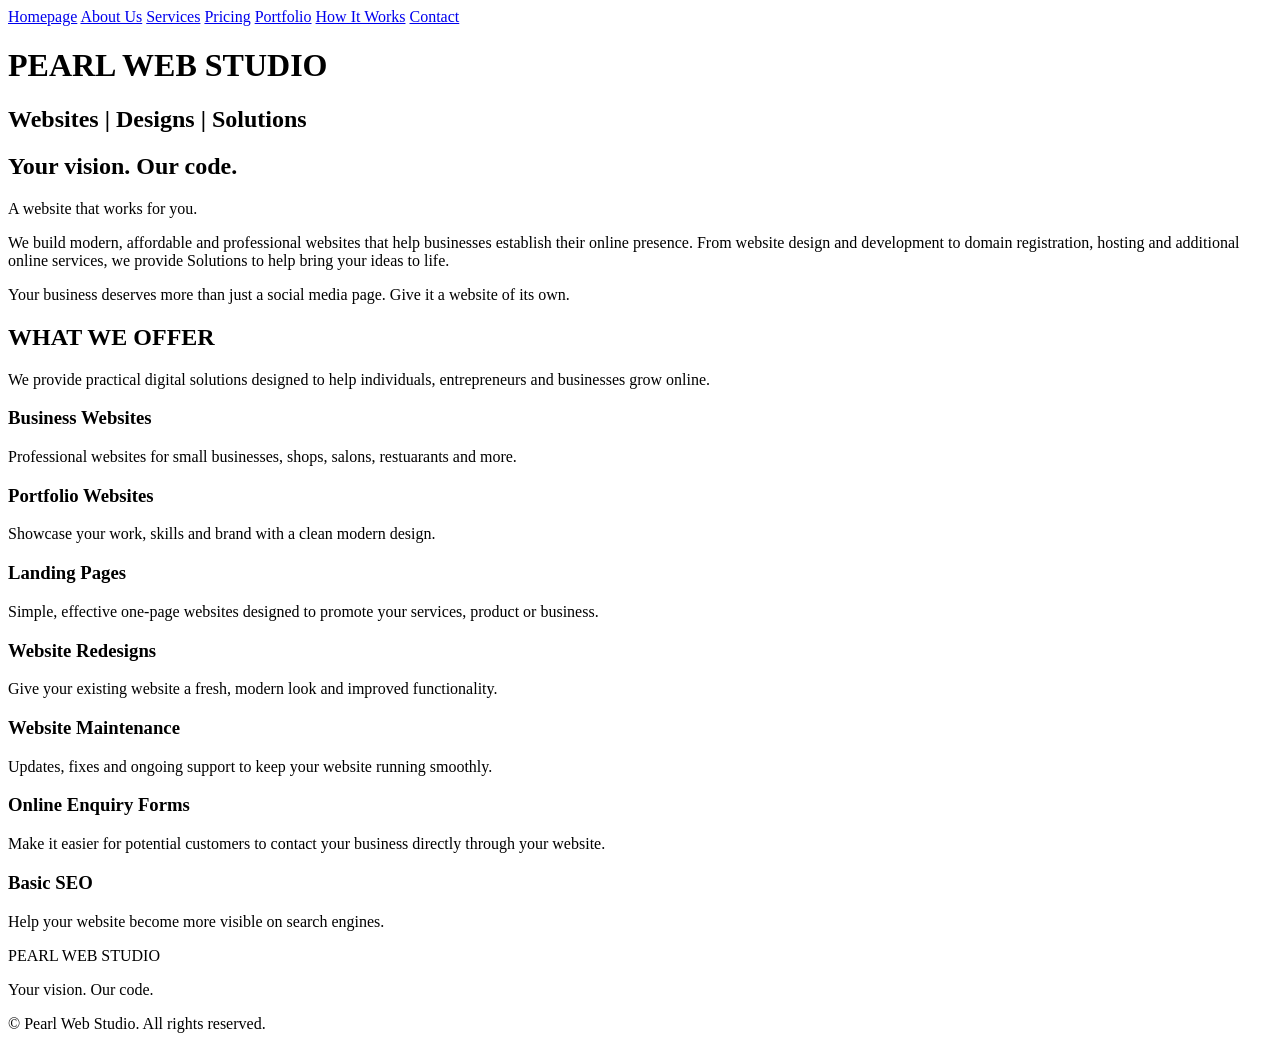
==== index.html @ 0d0bc5ef "commit changes" ====
<!DOCTYPE html>
<html lang="en">
<head>
    <meta charset="UTF-8">
    <meta name="viewport" content="width=device-width, initial-scale=1.0">
    <title>Pearl Web Studio - homepage</title>
</head>
<body>
    <header>
        <nav>
            <a href="index.html">Homepage</a>
            <a href="about.html">About Us</a>
            <a href="services.html">Services</a>
            <a href="pricing.html">Pricing</a>
            <a href="portfolio.html">Portfolio</a>
            <a href="process.html">How It Works</a>
            <a href="contact.html">Contact</a>
        </nav>

    </header>
    <h1>PEARL WEB STUDIO</h1>
    <main>
        <section>
            <h2>Websites | Designs | Solutions</h2>
            <h2>Your vision. Our code.</h2>
            <p>
                A website that works for you.
             </p>
                
            <p>
                We build modern, affordable and professional 
                websites that help businesses establish their online presence. From
                website design and development to domain registration, 
                hosting and additional online services, we provide Solutions
                to help bring your ideas to life.
            </p>    

        <p>
            Your business deserves more than just a social media page. 
                Give it a website of its own.
        </p>        
           
        </section>

        <section>
            <h2>WHAT WE OFFER</h2>

            <p>
                We provide practical digital solutions designed to help individuals,
                entrepreneurs and businesses grow online.
            </p>

            <h3>Business Websites</h3>
            <p>
                Professional websites for small businesses, shops, 
                salons, restuarants and more.
            </p>

            <h3>Portfolio Websites</h3>
            <p>
                Showcase your work, skills and brand with a clean modern design.
            </p>

            <h3>Landing Pages</h3>
            <p>
                Simple, effective one-page websites designed to promote your services, 
                product or business.
            </p>

            <h3>Website Redesigns</h3>
            <p>
                Give your existing website a fresh, modern look and improved functionality.
            </p>

            <h3>Website Maintenance</h3>
            <p>
                Updates, fixes and ongoing support to keep your website 
                running smoothly.
            </p>

            <h3>Online Enquiry Forms</h3>
            <p>
                Make it easier for potential customers to contact your 
                business directly through your website.
            </p>

            <h3>Basic SEO</h3>
            <p>
                Help your website become more visible on search engines.
            </p>
        </section>

        <section>
           
        </section>
    </main>

    <footer>
        <p>
            PEARL WEB STUDIO
        </p>
        <P>
            Your vision. Our code.
        </P>
        <p>
            &copy; Pearl Web Studio.
            All rights reserved.
        </p>
    </footer>
</body>
</html>
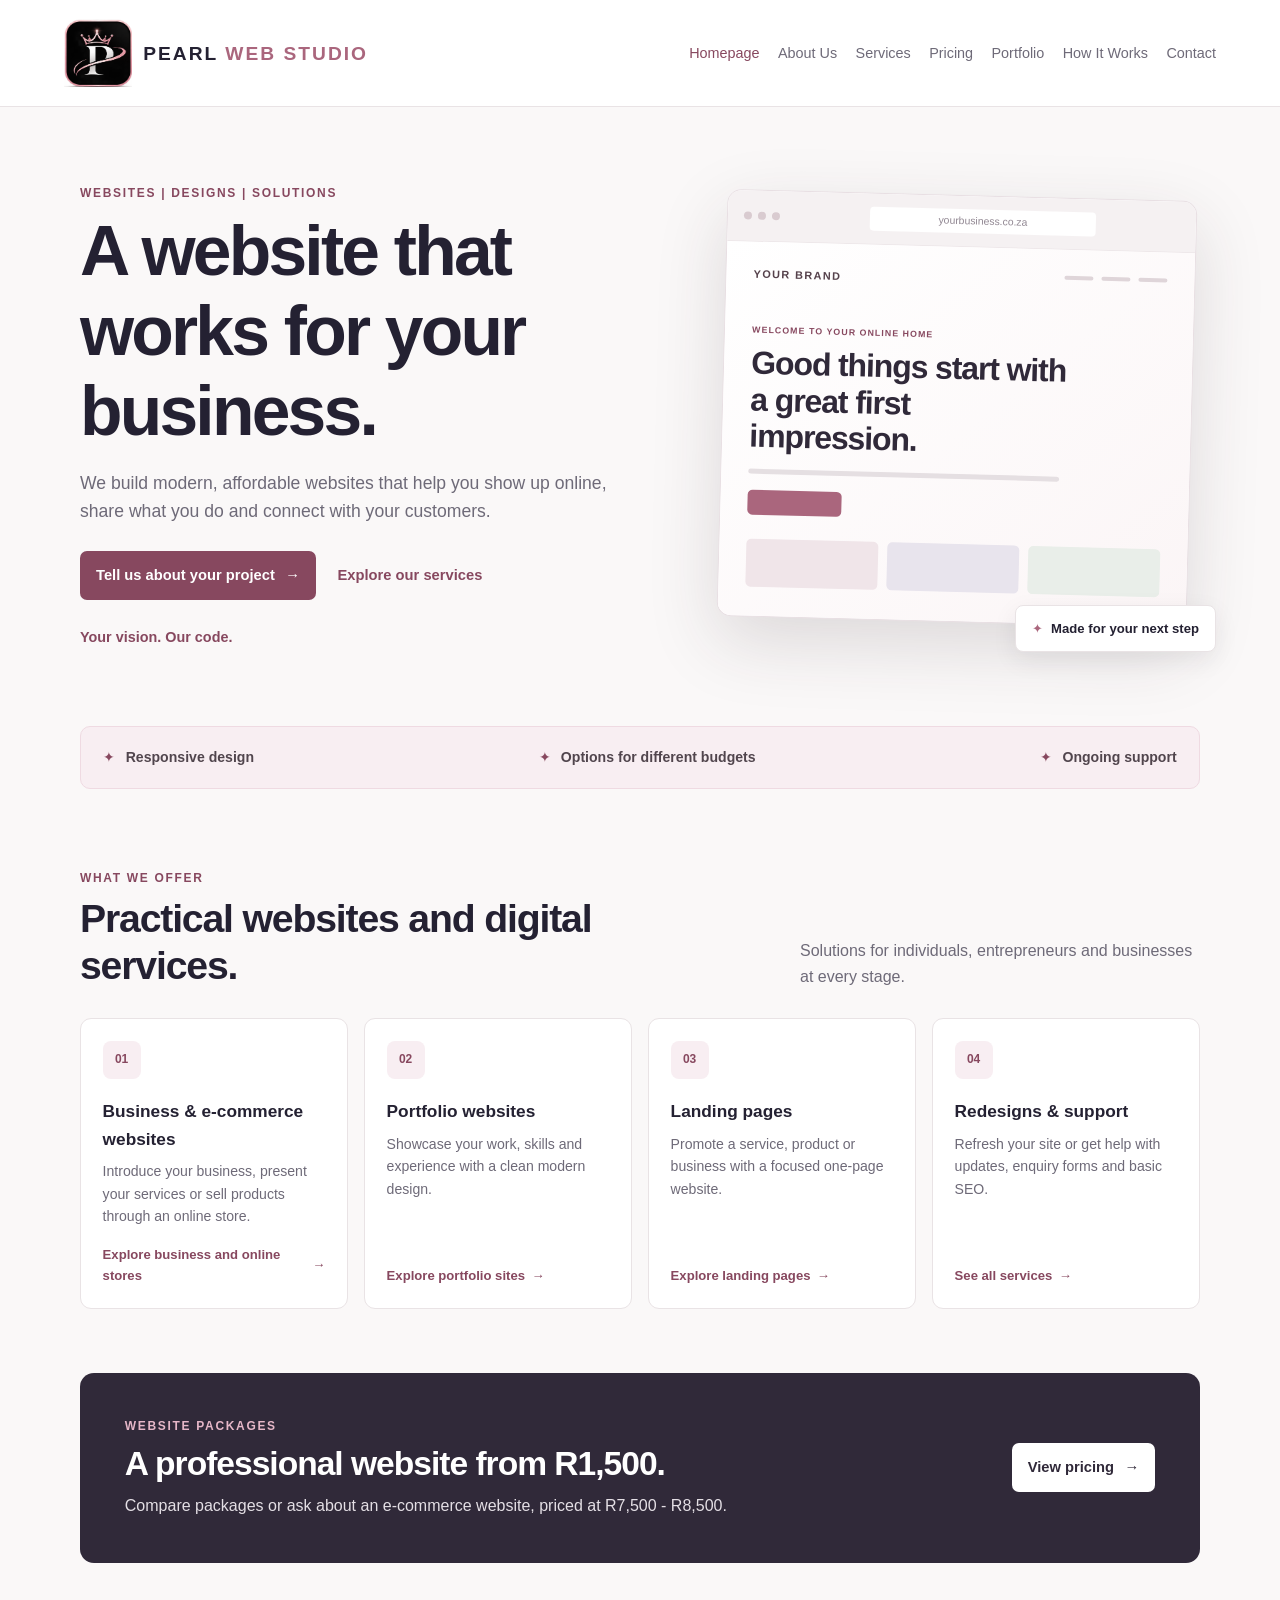
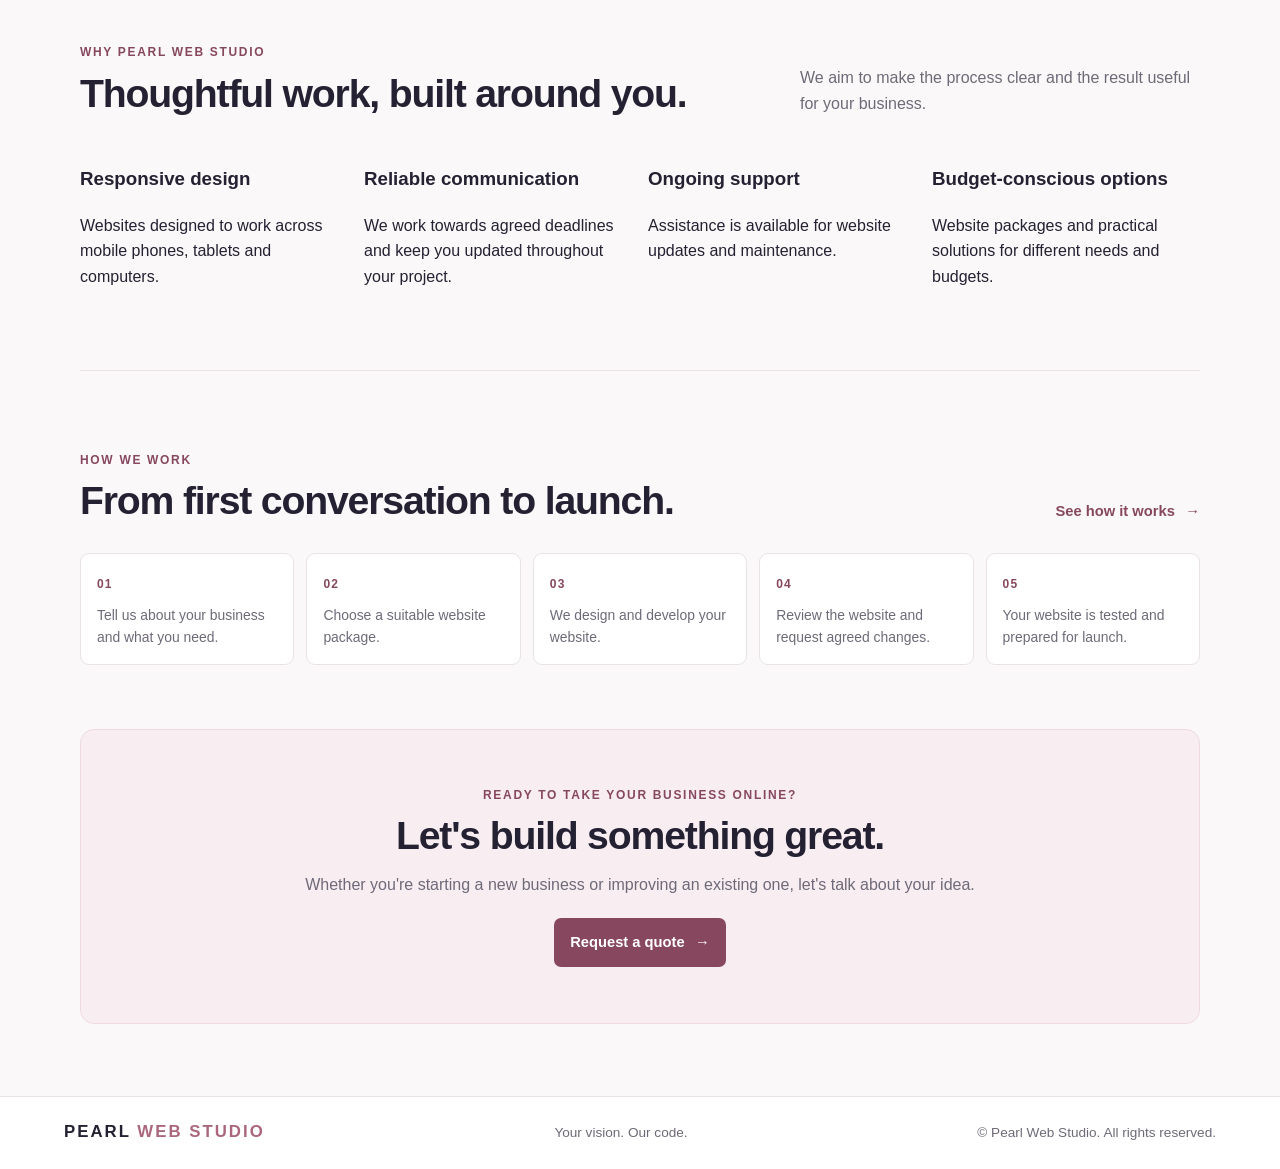
==== commit b91cde39: "commit changes" ====
--- a/index.html
+++ b/index.html
@@ -3,12 +3,18 @@
 <head>
     <meta charset="UTF-8">
     <meta name="viewport" content="width=device-width, initial-scale=1.0">
-    <title>Pearl Web Studio - homepage</title>
+    <meta name="description" content="Pearl Web Studio creates affordable, professional websites for small businesses, entrepreneurs and individuals.">
+    <title>Pearl Web Studio | Websites, Designs &amp; Solutions</title>
+    <link rel="stylesheet" href="css/style.css">
 </head>
 <body>
-    <header>
-        <nav>
-            <a href="index.html">Homepage</a>
+    <header class="site-header">
+        <a class="brand brand-logo" href="index.html" aria-label="Pearl Web Studio home">
+            <img src="images/Pearl%20Web%20Studio%20Logo%20Suite.png" alt="">
+            <span class="brand-wordmark">PEARL <span>WEB STUDIO</span></span>
+        </a>
+        <nav aria-label="Main navigation">
+            <a class="current" href="index.html" aria-current="page">Homepage</a>
             <a href="about.html">About Us</a>
             <a href="services.html">Services</a>
             <a href="pricing.html">Pricing</a>
@@ -16,96 +22,152 @@
             <a href="process.html">How It Works</a>
             <a href="contact.html">Contact</a>
         </nav>
+    </header>
 
-    </header>
-    <h1>PEARL WEB STUDIO</h1>
     <main>
-        <section>
-            <h2>Websites | Designs | Solutions</h2>
-            <h2>Your vision. Our code.</h2>
-            <p>
-                A website that works for you.
-             </p>
-                
-            <p>
-                We build modern, affordable and professional 
-                websites that help businesses establish their online presence. From
-                website design and development to domain registration, 
-                hosting and additional online services, we provide Solutions
-                to help bring your ideas to life.
-            </p>    
+        <section class="home-hero" aria-labelledby="home-title">
+            <div class="hero-copy">
+                <p class="eyebrow">WEBSITES | DESIGNS | SOLUTIONS</p>
+                <h1 id="home-title">A website that works for your business.</h1>
+                <p class="hero-description">
+                    We build modern, affordable websites that help you show up online,
+                    share what you do and connect with your customers.
+                </p>
+                <div class="hero-actions">
+                    <a class="button-primary" href="contact.html">Tell us about your project <span aria-hidden="true">→</span></a>
+                    <a class="button-text" href="services.html">Explore our services</a>
+                </div>
+                <p class="hero-tagline">Your vision. Our code.</p>
+            </div>
 
-        <p>
-            Your business deserves more than just a social media page. 
-                Give it a website of its own.
-        </p>        
-           
+            <div class="hero-visual" aria-hidden="true">
+                <div class="browser-card">
+                    <div class="browser-top">
+                        <span></span><span></span><span></span>
+                        <div>yourbusiness.co.za</div>
+                    </div>
+                    <div class="site-preview">
+                        <div class="preview-brand">YOUR BRAND</div>
+                        <div class="preview-nav"><span></span><span></span><span></span></div>
+                        <div class="preview-kicker">WELCOME TO YOUR ONLINE HOME</div>
+                        <div class="preview-title">Good things start with a great first impression.</div>
+                        <div class="preview-line"></div>
+                        <div class="preview-button"></div>
+                        <div class="preview-cards"><span></span><span></span><span></span></div>
+                    </div>
+                </div>
+                <div class="visual-note"><span aria-hidden="true">✦</span> Made for your next step</div>
+            </div>
         </section>
 
-        <section>
-            <h2>WHAT WE OFFER</h2>
-
-            <p>
-                We provide practical digital solutions designed to help individuals,
-                entrepreneurs and businesses grow online.
-            </p>
-
-            <h3>Business Websites</h3>
-            <p>
-                Professional websites for small businesses, shops, 
-                salons, restuarants and more.
-            </p>
-
-            <h3>Portfolio Websites</h3>
-            <p>
-                Showcase your work, skills and brand with a clean modern design.
-            </p>
-
-            <h3>Landing Pages</h3>
-            <p>
-                Simple, effective one-page websites designed to promote your services, 
-                product or business.
-            </p>
-
-            <h3>Website Redesigns</h3>
-            <p>
-                Give your existing website a fresh, modern look and improved functionality.
-            </p>
-
-            <h3>Website Maintenance</h3>
-            <p>
-                Updates, fixes and ongoing support to keep your website 
-                running smoothly.
-            </p>
-
-            <h3>Online Enquiry Forms</h3>
-            <p>
-                Make it easier for potential customers to contact your 
-                business directly through your website.
-            </p>
-
-            <h3>Basic SEO</h3>
-            <p>
-                Help your website become more visible on search engines.
-            </p>
+        <section class="highlights" aria-label="What to expect">
+            <p><span aria-hidden="true">✦</span> Responsive design</p>
+            <p><span aria-hidden="true">✦</span> Options for different budgets</p>
+            <p><span aria-hidden="true">✦</span> Ongoing support</p>
         </section>
 
-        <section>
-           
+        <section class="services-section" aria-labelledby="services-title">
+            <div class="home-section-heading">
+                <div>
+                    <p class="eyebrow">WHAT WE OFFER</p>
+                    <h2 id="services-title">Practical websites and digital services.</h2>
+                </div>
+                <p>Solutions for individuals, entrepreneurs and businesses at every stage.</p>
+            </div>
+            <div class="service-grid">
+                <article class="service-card">
+                    <span class="service-icon" aria-hidden="true">01</span>
+                    <h3>Business &amp; e-commerce websites</h3>
+                    <p>Introduce your business, present your services or sell products through an online store.</p>
+                    <a href="services.html">Explore business and online stores <span aria-hidden="true">→</span></a>
+                </article>
+                <article class="service-card">
+                    <span class="service-icon" aria-hidden="true">02</span>
+                    <h3>Portfolio websites</h3>
+                    <p>Showcase your work, skills and experience with a clean modern design.</p>
+                    <a href="services.html">Explore portfolio sites <span aria-hidden="true">→</span></a>
+                </article>
+                <article class="service-card">
+                    <span class="service-icon" aria-hidden="true">03</span>
+                    <h3>Landing pages</h3>
+                    <p>Promote a service, product or business with a focused one-page website.</p>
+                    <a href="services.html">Explore landing pages <span aria-hidden="true">→</span></a>
+                </article>
+                <article class="service-card">
+                    <span class="service-icon" aria-hidden="true">04</span>
+                    <h3>Redesigns &amp; support</h3>
+                    <p>Refresh your site or get help with updates, enquiry forms and basic SEO.</p>
+                    <a href="services.html">See all services <span aria-hidden="true">→</span></a>
+                </article>
+            </div>
+        </section>
+
+        <section class="price-banner" aria-labelledby="price-title">
+            <div>
+                <p class="eyebrow">WEBSITE PACKAGES</p>
+                <h2 id="price-title">A professional website from R1,500.</h2>
+                <p>Compare packages or ask about an e-commerce website, priced at R7,500 - R8,500.</p>
+            </div>
+            <a class="button-light" href="pricing.html">View pricing <span aria-hidden="true">→</span></a>
+        </section>
+
+        <section class="why-section" aria-labelledby="why-title">
+            <div class="home-section-heading">
+                <div>
+                    <p class="eyebrow">WHY PEARL WEB STUDIO</p>
+                    <h2 id="why-title">Thoughtful work, built around you.</h2>
+                </div>
+                <p>We aim to make the process clear and the result useful for your business.</p>
+            </div>
+            <div class="why-grid">
+                <article>
+                    <h3>Responsive design</h3>
+                    <p>Websites designed to work across mobile phones, tablets and computers.</p>
+                </article>
+                <article>
+                    <h3>Reliable communication</h3>
+                    <p>We work towards agreed deadlines and keep you updated throughout your project.</p>
+                </article>
+                <article>
+                    <h3>Ongoing support</h3>
+                    <p>Assistance is available for website updates and maintenance.</p>
+                </article>
+                <article>
+                    <h3>Budget-conscious options</h3>
+                    <p>Website packages and practical solutions for different needs and budgets.</p>
+                </article>
+            </div>
+        </section>
+
+        <section class="process-section" aria-labelledby="process-title">
+            <div class="home-section-heading">
+                <div>
+                    <p class="eyebrow">HOW WE WORK</p>
+                    <h2 id="process-title">From first conversation to launch.</h2>
+                </div>
+                <a class="button-text" href="process.html">See how it works <span aria-hidden="true">→</span></a>
+            </div>
+            <ol class="process-list">
+                <li><span>01</span><p>Tell us about your business and what you need.</p></li>
+                <li><span>02</span><p>Choose a suitable website package.</p></li>
+                <li><span>03</span><p>We design and develop your website.</p></li>
+                <li><span>04</span><p>Review the website and request agreed changes.</p></li>
+                <li><span>05</span><p>Your website is tested and prepared for launch.</p></li>
+            </ol>
+        </section>
+
+        <section class="home-cta" aria-labelledby="home-cta-title">
+            <p class="eyebrow">READY TO TAKE YOUR BUSINESS ONLINE?</p>
+            <h2 id="home-cta-title">Let's build something great.</h2>
+            <p>Whether you're starting a new business or improving an existing one, let's talk about your idea.</p>
+            <a class="button-primary" href="contact.html">Request a quote <span aria-hidden="true">→</span></a>
         </section>
     </main>
 
-    <footer>
-        <p>
-            PEARL WEB STUDIO
-        </p>
-        <P>
-            Your vision. Our code.
-        </P>
-        <p>
-            &copy; Pearl Web Studio.
-            All rights reserved.
-        </p>
+    <footer class="site-footer">
+        <a class="brand" href="index.html">PEARL <span>WEB STUDIO</span></a>
+        <p>Your vision. Our code.</p>
+        <p>&copy; Pearl Web Studio. All rights reserved.</p>
     </footer>
 </body>
 </html>
--- a/css/style.css
+++ b/css/style.css
@@ -0,0 +1,2316 @@
+:root {
+    color-scheme: light;
+    --ink: #242132;
+    --muted: #6e6a78;
+    --accent: #aa667d;
+    --accent-dark: #87485f;
+    --accent-soft: #f8eef2;
+    --paper: #fff;
+    --background: #faf8f8;
+    --border: #e9e3e5;
+    font-family: "Segoe UI", Arial, sans-serif;
+    font-synthesis: none;
+    text-rendering: optimizeLegibility;
+}
+
+* {
+    box-sizing: border-box;
+}
+
+body {
+    margin: 0;
+    color: var(--ink);
+    background: var(--background);
+    line-height: 1.6;
+}
+
+a {
+    color: inherit;
+}
+
+.site-header {
+    display: flex;
+    align-items: center;
+    justify-content: space-between;
+    gap: 2rem;
+    padding: 1.2rem max(5vw, calc((100% - 1200px) / 2));
+    background: var(--paper);
+    border-bottom: 1px solid var(--border);
+}
+
+.brand {
+    flex-shrink: 0;
+    color: var(--ink);
+    font-size: 1.05rem;
+    font-weight: 800;
+    letter-spacing: .12em;
+    text-decoration: none;
+}
+
+.brand span {
+    color: var(--accent);
+}
+
+.site-header .brand-logo {
+    display: flex;
+    align-items: center;
+    gap: .7rem;
+    width: auto;
+    height: auto;
+    line-height: 1.2;
+}
+
+.site-header .brand-logo img {
+    display: block;
+    width: 68px;
+    height: 68px;
+    object-fit: contain;
+}
+
+.site-header .brand-logo .brand-wordmark {
+    color: var(--ink);
+    font-size: 1.2rem;
+}
+
+.site-header nav {
+    display: flex;
+    flex-wrap: wrap;
+    justify-content: flex-end;
+    gap: .35rem 1.15rem;
+}
+
+.site-header nav a {
+    color: var(--muted);
+    font-size: .9rem;
+    text-decoration: none;
+}
+
+.site-header nav a:hover,
+.site-header nav a.current {
+    color: var(--accent-dark);
+}
+
+.site-header nav .nav-faq-dropdown {
+    position: relative;
+}
+
+.nav-faq-dropdown > summary {
+    position: relative;
+    padding: .5rem 1rem;
+    color: var(--muted);
+    font-size: .9rem;
+    cursor: pointer;
+    list-style: none;
+    border-radius: 14px;
+}
+
+.nav-faq-dropdown > summary::-webkit-details-marker {
+    display: none;
+}
+
+.nav-faq-dropdown > summary::after {
+    content: " \2304";
+    display: inline-block;
+    color: var(--accent);
+    transition: transform .18s ease;
+}
+
+.nav-faq-dropdown[open] > summary {
+    color: var(--accent-dark);
+    background: var(--accent-soft);
+}
+
+.nav-faq-dropdown[open] > summary::after {
+    transform: rotate(180deg);
+}
+
+.nav-faq-dropdown[open] > summary::before {
+    position: absolute;
+    bottom: -.55rem;
+    left: 50%;
+    width: 5px;
+    height: 5px;
+    background: var(--accent);
+    border-radius: 50%;
+    content: "";
+    transform: translateX(-50%);
+}
+
+.nav-faq-menu {
+    position: absolute;
+    top: calc(100% + .8rem);
+    left: 0;
+    z-index: 10;
+    display: grid;
+    width: min(320px, 88vw);
+    max-height: min(65vh, 480px);
+    overflow-y: auto;
+    padding: .6rem .5rem;
+    background: var(--paper);
+    border-radius: 18px;
+    box-shadow: 0 12px 30px rgb(36 33 50 / 14%);
+}
+
+.nav-faq-item > summary {
+    display: flex;
+    align-items: flex-start;
+    justify-content: space-between;
+    gap: .75rem;
+    padding: .65rem .8rem;
+    color: #555;
+    font-size: .88rem;
+    font-weight: 500;
+    line-height: 1.4;
+    cursor: pointer;
+    list-style: none;
+}
+
+.nav-faq-item > summary::-webkit-details-marker {
+    display: none;
+}
+
+.nav-faq-item > summary::after {
+    flex: none;
+    color: var(--accent);
+    content: " \2304";
+    transition: transform .18s ease;
+}
+
+.nav-faq-item[open] > summary::after {
+    transform: rotate(180deg);
+}
+
+.nav-faq-item .faq-answer {
+    padding: 0 .8rem .8rem;
+    color: var(--muted);
+    font-size: .8rem;
+    line-height: 1.5;
+}
+
+.nav-faq-item .faq-answer p {
+    margin: 0;
+}
+
+.site-header nav .nav-faq-contact {
+    display: block;
+    padding: .7rem .8rem;
+    color: var(--accent);
+    font-size: .88rem;
+    font-weight: 600;
+    text-decoration: none;
+}
+
+.site-header nav .nav-faq-contact:hover {
+    color: var(--accent-dark);
+}
+
+.faq-answer {
+    color: var(--muted);
+}
+
+main {
+    width: min(1120px, 90%);
+    margin: 0 auto;
+}
+
+.intro {
+    max-width: 700px;
+    padding: 4.2rem 0 2.4rem;
+}
+
+.eyebrow {
+    margin: 0 0 .45rem;
+    color: var(--accent-dark);
+    font-size: .75rem;
+    font-weight: 750;
+    letter-spacing: .14em;
+}
+
+h1,
+h2,
+p {
+    margin-top: 0;
+}
+
+h1 {
+    margin-bottom: .65rem;
+    font-size: clamp(2.15rem, 5vw, 3.2rem);
+    line-height: 1.15;
+    letter-spacing: -.04em;
+}
+
+.intro-copy {
+    max-width: 580px;
+    margin-bottom: 0;
+    color: var(--muted);
+    font-size: 1.08rem;
+}
+
+.contact-layout {
+    display: grid;
+    grid-template-columns: minmax(0, 1.6fr) minmax(280px, .9fr);
+    align-items: start;
+    gap: 1.5rem;
+    padding-bottom: 4.5rem;
+}
+
+.form-card,
+.info-card,
+.map-card {
+    overflow: hidden;
+    background: var(--paper);
+    border: 1px solid var(--border);
+    border-radius: 14px;
+    box-shadow: 0 8px 26px rgb(36 33 50 / 4%);
+}
+
+.form-card {
+    padding: clamp(1.3rem, 4vw, 2.3rem);
+}
+
+.form-card h2,
+.info-card h2,
+.map-card h2 {
+    margin-bottom: .4rem;
+    font-size: 1.45rem;
+    line-height: 1.3;
+}
+
+.form-intro {
+    margin-bottom: 1.5rem;
+    color: var(--muted);
+}
+
+.required-note {
+    margin: 0 0 1rem;
+    color: var(--muted);
+    font-size: .84rem;
+}
+
+.required-note span,
+.field label > span[aria-hidden="true"] {
+    color: var(--accent-dark);
+}
+
+.form-grid {
+    display: grid;
+    grid-template-columns: repeat(2, minmax(0, 1fr));
+    gap: 1.1rem 1rem;
+}
+
+.field {
+    min-width: 0;
+}
+
+.field-full {
+    grid-column: 1 / -1;
+}
+
+.field label {
+    display: block;
+    margin-bottom: .4rem;
+    font-size: .9rem;
+    font-weight: 650;
+}
+
+.optional {
+    color: var(--muted);
+    font-size: .82rem;
+    font-weight: 400;
+}
+
+.field input,
+.field select,
+.field textarea {
+    width: 100%;
+    min-height: 46px;
+    padding: .7rem .8rem;
+    color: var(--ink);
+    background: #fff;
+    border: 1px solid #dcd5d8;
+    border-radius: 7px;
+    font: inherit;
+    font-size: .93rem;
+}
+
+.field textarea {
+    min-height: 130px;
+    resize: vertical;
+}
+
+.field input:focus,
+.field select:focus,
+.field textarea:focus {
+    border-color: var(--accent);
+    outline: 3px solid rgb(170 102 125 / 17%);
+}
+
+.submit-button {
+    display: inline-flex;
+    align-items: center;
+    justify-content: center;
+    gap: .65rem;
+    min-height: 48px;
+    margin-top: 1.35rem;
+    padding: .75rem 1.2rem;
+    color: #fff;
+    background: var(--accent-dark);
+    border: 0;
+    border-radius: 7px;
+    cursor: pointer;
+    font: inherit;
+    font-weight: 700;
+}
+
+.submit-button:hover {
+    background: #71394e;
+}
+
+.submit-button:focus-visible,
+a:focus-visible {
+    outline: 3px solid #d29bae;
+    outline-offset: 3px;
+}
+
+.form-note {
+    margin: .75rem 0 0;
+    color: var(--muted);
+    font-size: .82rem;
+}
+
+.contact-sidebar {
+    display: grid;
+    gap: 1.5rem;
+}
+
+.info-card {
+    padding: 1.6rem;
+}
+
+.info-card h2,
+.map-card h2 {
+    margin-bottom: 1rem;
+}
+
+.info-label {
+    margin: 1.15rem 0 .15rem;
+    color: var(--muted);
+    font-size: .82rem;
+    font-weight: 650;
+}
+
+.contact-link {
+    display: inline-block;
+    color: var(--ink);
+    font-size: 1.1rem;
+    font-weight: 700;
+    text-decoration: none;
+}
+
+.whatsapp-link,
+.directions-link {
+    display: flex;
+    align-items: center;
+    justify-content: space-between;
+    gap: .5rem;
+    color: var(--accent-dark);
+    font-size: .9rem;
+    font-weight: 650;
+    text-decoration: none;
+}
+
+.hours-label {
+    margin-top: 1.35rem;
+}
+
+.hours {
+    margin-bottom: 0;
+    color: var(--muted);
+}
+
+.map-heading {
+    padding: 1.6rem 1.6rem 1rem;
+}
+
+.map-heading h2 {
+    margin-bottom: .45rem;
+}
+
+.map-heading address {
+    color: var(--muted);
+    font-size: .92rem;
+    font-style: normal;
+}
+
+.map-card iframe {
+    display: block;
+    width: 100%;
+    height: 245px;
+    border: 0;
+}
+
+.directions-link {
+    padding: 1rem 1.6rem;
+}
+
+.site-footer {
+    display: flex;
+    flex-wrap: wrap;
+    align-items: center;
+    justify-content: space-between;
+    gap: .5rem 1.5rem;
+    padding: 1.4rem max(5vw, calc((100% - 1200px) / 2));
+    background: var(--paper);
+    border-top: 1px solid var(--border);
+}
+
+.site-footer p {
+    margin: 0;
+    color: var(--muted);
+    font-size: .85rem;
+}
+
+.faq-answer {
+    color: var(--muted);
+}
+
+@media (max-width: 800px) {
+    .site-header {
+        align-items: flex-start;
+        flex-direction: column;
+        gap: .8rem;
+    }
+
+    .site-header nav {
+        justify-content: flex-start;
+    }
+
+    .contact-layout {
+        grid-template-columns: 1fr;
+    }
+
+    .contact-sidebar {
+        grid-template-columns: repeat(2, minmax(0, 1fr));
+    }
+}
+
+@media (max-width: 560px) {
+    .intro {
+        padding-top: 3rem;
+    }
+
+    .form-grid,
+    .contact-sidebar {
+        grid-template-columns: 1fr;
+    }
+
+    .field-full {
+        grid-column: auto;
+    }
+
+    .site-footer {
+        align-items: flex-start;
+        flex-direction: column;
+    }
+}
+
+.about-hero {
+    max-width: 860px;
+    padding: 5rem 0 4rem;
+}
+
+.about-hero h1 {
+    max-width: 760px;
+    margin-bottom: 1rem;
+}
+
+.about-hero > p:last-child {
+    max-width: 660px;
+    margin-bottom: 0;
+    color: var(--muted);
+    font-size: 1.15rem;
+}
+
+.about-story {
+    display: grid;
+    grid-template-columns: minmax(240px, .8fr) minmax(0, 1.2fr);
+    gap: 3rem;
+    padding: 2rem 0 3.5rem;
+    border-top: 1px solid var(--border);
+}
+
+.about-section-heading {
+    max-width: 620px;
+}
+
+.about-section-heading h2,
+.about-story h2,
+.purpose-card h2,
+.about-cta h2 {
+    margin-bottom: .7rem;
+    font-size: clamp(1.55rem, 3vw, 2rem);
+    line-height: 1.25;
+    letter-spacing: -.025em;
+}
+
+.story-copy {
+    max-width: 660px;
+    color: var(--muted);
+}
+
+.story-copy p:last-child {
+    margin-bottom: 0;
+}
+
+.purpose-section {
+    display: grid;
+    grid-template-columns: repeat(2, minmax(0, 1fr));
+    gap: 1.25rem;
+    padding-bottom: 4rem;
+}
+
+.purpose-card {
+    padding: clamp(1.5rem, 4vw, 2.25rem);
+    background: var(--paper);
+    border: 1px solid var(--border);
+    border-radius: 14px;
+}
+
+.purpose-card p:last-child {
+    max-width: 450px;
+    margin-bottom: 0;
+    color: var(--muted);
+}
+
+.purpose-card-highlight {
+    background: var(--accent-soft);
+    border-color: #efdae2;
+}
+
+.values-section {
+    padding: 3.5rem 0;
+    border-top: 1px solid var(--border);
+}
+
+.values-section .about-section-heading {
+    margin-bottom: 1.8rem;
+}
+
+.values-section .about-section-heading > p:last-child {
+    margin-bottom: 0;
+    color: var(--muted);
+}
+
+.values-grid {
+    display: grid;
+    grid-template-columns: repeat(3, minmax(0, 1fr));
+    gap: 1rem;
+}
+
+.value-card {
+    min-height: 180px;
+    padding: 1.35rem;
+    background: var(--paper);
+    border: 1px solid var(--border);
+    border-radius: 11px;
+}
+
+.value-number {
+    display: inline-block;
+    margin-bottom: .75rem;
+    color: var(--accent-dark);
+    font-size: .75rem;
+    font-weight: 750;
+    letter-spacing: .12em;
+}
+
+.value-card h3 {
+    margin: 0 0 .45rem;
+    font-size: 1.08rem;
+}
+
+.value-card p {
+    margin-bottom: 0;
+    color: var(--muted);
+    font-size: .92rem;
+}
+
+.about-cta {
+    display: flex;
+    align-items: center;
+    justify-content: space-between;
+    gap: 2rem;
+    margin: 1rem 0 4.5rem;
+    padding: clamp(1.5rem, 5vw, 3rem);
+    color: #fff;
+    background: #302939;
+    border-radius: 14px;
+}
+
+.about-cta .eyebrow {
+    color: #e6b7c8;
+}
+
+.about-cta h2 {
+    margin-bottom: .45rem;
+}
+
+.about-cta > div:first-child > p:last-child {
+    margin-bottom: 0;
+    color: #e4dfe5;
+}
+
+.cta-links {
+    display: flex;
+    flex-shrink: 0;
+    flex-direction: column;
+    align-items: flex-start;
+    gap: .75rem;
+}
+
+.cta-primary,
+.cta-secondary {
+    display: inline-flex;
+    align-items: center;
+    gap: .6rem;
+    font-size: .92rem;
+    font-weight: 700;
+    text-decoration: none;
+}
+
+.cta-primary {
+    padding: .8rem 1rem;
+    color: #302939;
+    background: #fff;
+    border-radius: 7px;
+}
+
+.cta-secondary {
+    color: #fff;
+}
+
+@media (max-width: 760px) {
+    .about-hero {
+        padding: 3.5rem 0;
+    }
+
+    .about-story {
+        grid-template-columns: 1fr;
+        gap: 1rem;
+    }
+
+    .values-grid {
+        grid-template-columns: repeat(2, minmax(0, 1fr));
+    }
+
+    .about-cta {
+        align-items: flex-start;
+        flex-direction: column;
+    }
+}
+
+@media (max-width: 520px) {
+    .purpose-section,
+    .values-grid {
+        grid-template-columns: 1fr;
+    }
+}
+
+.home-hero {
+    display: grid;
+    grid-template-columns: minmax(0, 1fr) minmax(320px, .9fr);
+    align-items: center;
+    gap: clamp(2rem, 6vw, 5rem);
+    min-height: 570px;
+    padding: 4.5rem 0;
+}
+
+.hero-copy h1 {
+    max-width: 650px;
+    margin-bottom: 1.15rem;
+    font-size: clamp(2.6rem, 5.5vw, 4.35rem);
+}
+
+.hero-description {
+    max-width: 560px;
+    margin-bottom: 1.6rem;
+    color: var(--muted);
+    font-size: 1.1rem;
+}
+
+.hero-actions {
+    display: flex;
+    flex-wrap: wrap;
+    align-items: center;
+    gap: 1rem 1.35rem;
+}
+
+.button-primary,
+.button-light,
+.button-text {
+    display: inline-flex;
+    align-items: center;
+    justify-content: center;
+    gap: .65rem;
+    font-size: .92rem;
+    font-weight: 700;
+    text-decoration: none;
+}
+
+.button-primary {
+    min-height: 48px;
+    padding: .8rem 1rem;
+    color: #fff;
+    background: var(--accent-dark);
+    border-radius: 7px;
+}
+
+.button-primary:hover {
+    background: #71394e;
+}
+
+.button-text {
+    color: var(--accent-dark);
+}
+
+.hero-tagline {
+    margin: 1.6rem 0 0;
+    color: var(--accent-dark);
+    font-size: .9rem;
+    font-weight: 700;
+}
+
+.hero-visual {
+    position: relative;
+    padding: 1rem .5rem 2rem 1rem;
+}
+
+.browser-card {
+    overflow: hidden;
+    background: #fff;
+    border: 1px solid #e8dfe3;
+    border-radius: 14px;
+    box-shadow: 0 24px 70px rgb(52 37 47 / 15%);
+    transform: rotate(1.5deg);
+}
+
+.browser-top {
+    display: flex;
+    align-items: center;
+    gap: 6px;
+    padding: .8rem 1rem;
+    background: #f5f1f2;
+    border-bottom: 1px solid #eee8ea;
+}
+
+.browser-top > span {
+    width: 8px;
+    height: 8px;
+    background: #d9cbd0;
+    border-radius: 50%;
+}
+
+.browser-top > div {
+    width: 52%;
+    margin: 0 auto;
+    padding: .25rem .7rem;
+    color: #918792;
+    background: #fff;
+    border-radius: 4px;
+    font-size: .65rem;
+    text-align: center;
+}
+
+.site-preview {
+    min-height: 340px;
+    padding: 1.5rem 1.7rem 1.8rem;
+    background: linear-gradient(140deg, #fff 0%, #fbf5f6 100%);
+}
+
+.preview-brand {
+    color: #55414b;
+    font-size: .68rem;
+    font-weight: 800;
+    letter-spacing: .13em;
+}
+
+.preview-nav {
+    display: flex;
+    justify-content: flex-end;
+    gap: .5rem;
+    margin-top: -1rem;
+}
+
+.preview-nav span {
+    width: 29px;
+    height: 4px;
+    background: #dfd5d9;
+    border-radius: 5px;
+}
+
+.preview-kicker {
+    margin-top: 3.2rem;
+    color: var(--accent-dark);
+    font-size: .55rem;
+    font-weight: 750;
+    letter-spacing: .12em;
+}
+
+.preview-title {
+    max-width: 330px;
+    margin-top: .5rem;
+    color: #302939;
+    font-size: clamp(1.35rem, 2.6vw, 2rem);
+    font-weight: 750;
+    line-height: 1.15;
+    letter-spacing: -.035em;
+}
+
+.preview-line {
+    width: 75%;
+    height: 5px;
+    margin-top: .85rem;
+    background: #e5dfe2;
+    border-radius: 4px;
+}
+
+.preview-button {
+    width: 94px;
+    height: 25px;
+    margin-top: 1rem;
+    background: var(--accent);
+    border-radius: 5px;
+}
+
+.preview-cards {
+    display: flex;
+    gap: .55rem;
+    margin-top: 1.5rem;
+}
+
+.preview-cards span {
+    height: 48px;
+    flex: 1;
+    background: #f0e5e9;
+    border-radius: 5px;
+}
+
+.preview-cards span:nth-child(2) {
+    background: #e8e4ed;
+}
+
+.preview-cards span:nth-child(3) {
+    background: #e9eee9;
+}
+
+.visual-note {
+    position: absolute;
+    right: -1rem;
+    bottom: .1rem;
+    padding: .75rem 1rem;
+    color: var(--ink);
+    background: #fff;
+    border: 1px solid var(--border);
+    border-radius: 8px;
+    box-shadow: 0 8px 24px rgb(36 33 50 / 8%);
+    font-size: .82rem;
+    font-weight: 700;
+}
+
+.visual-note span {
+    margin-right: .25rem;
+    color: var(--accent);
+}
+
+.highlights {
+    display: flex;
+    flex-wrap: wrap;
+    justify-content: space-between;
+    gap: .75rem 1.5rem;
+    padding: 1.2rem 1.4rem;
+    background: var(--accent-soft);
+    border: 1px solid #efdae2;
+    border-radius: 10px;
+}
+
+.highlights p {
+    margin: 0;
+    color: #51454d;
+    font-size: .88rem;
+    font-weight: 650;
+}
+
+.highlights span {
+    margin-right: .4rem;
+    color: var(--accent-dark);
+}
+
+.services-section,
+.why-section,
+.process-section {
+    padding: 5rem 0 4rem;
+}
+
+.home-section-heading {
+    display: flex;
+    align-items: flex-end;
+    justify-content: space-between;
+    gap: 2rem;
+    margin-bottom: 1.8rem;
+}
+
+.home-section-heading h2,
+.price-banner h2,
+.home-cta h2 {
+    max-width: 620px;
+    margin-bottom: 0;
+    font-size: clamp(1.8rem, 3.5vw, 2.45rem);
+    line-height: 1.2;
+    letter-spacing: -.03em;
+}
+
+.home-section-heading > p {
+    max-width: 400px;
+    margin: 0;
+    color: var(--muted);
+}
+
+.service-grid {
+    display: grid;
+    grid-template-columns: repeat(4, minmax(0, 1fr));
+    gap: 1rem;
+}
+
+.service-card {
+    display: flex;
+    min-height: 265px;
+    flex-direction: column;
+    align-items: flex-start;
+    padding: 1.35rem;
+    background: #fff;
+    border: 1px solid var(--border);
+    border-radius: 11px;
+    transition: transform .18s ease, box-shadow .18s ease;
+}
+
+.service-card:hover {
+    box-shadow: 0 12px 30px rgb(36 33 50 / 7%);
+    transform: translateY(-3px);
+}
+
+.service-icon {
+    display: grid;
+    width: 38px;
+    height: 38px;
+    place-items: center;
+    margin-bottom: 1.2rem;
+    color: var(--accent-dark);
+    background: var(--accent-soft);
+    border-radius: 8px;
+    font-size: .75rem;
+    font-weight: 750;
+}
+
+.service-card h3,
+.why-card h3 {
+    margin: 0 0 .45rem;
+    font-size: 1.08rem;
+}
+
+.service-card p,
+.why-card p {
+    margin-bottom: 1rem;
+    color: var(--muted);
+    font-size: .88rem;
+}
+
+.service-card a {
+    display: inline-flex;
+    align-items: center;
+    gap: .4rem;
+    margin-top: auto;
+    color: var(--accent-dark);
+    font-size: .82rem;
+    font-weight: 700;
+    text-decoration: none;
+}
+
+.price-banner {
+    display: flex;
+    align-items: center;
+    justify-content: space-between;
+    gap: 2rem;
+    padding: clamp(1.5rem, 5vw, 2.8rem);
+    color: #fff;
+    background: #302939;
+    border-radius: 14px;
+}
+
+.price-banner .eyebrow {
+    color: #e6b7c8;
+}
+
+.price-banner h2 {
+    font-size: clamp(1.65rem, 3vw, 2.1rem);
+}
+
+.price-banner > div > p:last-child {
+    margin: .55rem 0 0;
+    color: #e4dfe5;
+}
+
+.button-light {
+    flex-shrink: 0;
+    min-height: 48px;
+    padding: .8rem 1rem;
+    color: #302939;
+    background: #fff;
+    border-radius: 7px;
+}
+
+.why-section {
+    border-bottom: 1px solid var(--border);
+}
+
+.why-grid {
+    display: grid;
+    grid-template-columns: repeat(4, minmax(0, 1fr));
+    gap: 1rem;
+}
+
+.why-card {
+    padding: 1.25rem;
+    background: #fff;
+    border: 1px solid var(--border);
+    border-radius: 10px;
+}
+
+.why-card p {
+    margin-bottom: 0;
+}
+
+.process-list {
+    display: grid;
+    grid-template-columns: repeat(5, minmax(0, 1fr));
+    gap: .75rem;
+    margin: 0;
+    padding: 0;
+    list-style: none;
+}
+
+.process-list li {
+    padding: 1rem;
+    background: #fff;
+    border: 1px solid var(--border);
+    border-radius: 9px;
+}
+
+.process-list span {
+    display: inline-block;
+    margin-bottom: .6rem;
+    color: var(--accent-dark);
+    font-size: .75rem;
+    font-weight: 750;
+    letter-spacing: .1em;
+}
+
+.process-list p {
+    margin: 0;
+    color: var(--muted);
+    font-size: .87rem;
+}
+
+.home-cta {
+    margin: 0 0 4.5rem;
+    padding: 3.5rem 1.5rem;
+    background: var(--accent-soft);
+    border: 1px solid #efdae2;
+    border-radius: 14px;
+    text-align: center;
+}
+
+.home-cta h2 {
+    margin: 0 auto;
+}
+
+.home-cta > p:not(.eyebrow) {
+    margin: .8rem auto 1.25rem;
+    color: var(--muted);
+}
+
+@media (max-width: 900px) {
+    .home-hero {
+        grid-template-columns: minmax(0, 1fr) minmax(280px, .85fr);
+        gap: 2rem;
+    }
+
+    .service-grid,
+    .why-grid {
+        grid-template-columns: repeat(2, minmax(0, 1fr));
+    }
+
+    .process-list {
+        grid-template-columns: repeat(3, minmax(0, 1fr));
+    }
+
+    .home-section-heading {
+        align-items: flex-start;
+        flex-direction: column;
+        gap: .75rem;
+    }
+}
+
+@media (max-width: 700px) {
+    .home-hero {
+        grid-template-columns: 1fr;
+        padding: 3.5rem 0 3rem;
+    }
+
+    .hero-visual {
+        width: min(100%, 500px);
+        margin: 0 auto;
+        padding-right: 1rem;
+    }
+
+    .visual-note {
+        right: 0;
+    }
+
+    .price-banner {
+        align-items: flex-start;
+        flex-direction: column;
+    }
+
+    .services-section,
+    .why-section,
+    .process-section {
+        padding: 3.5rem 0;
+    }
+}
+
+@media (max-width: 520px) {
+    .service-grid,
+    .why-grid,
+    .process-list {
+        grid-template-columns: 1fr;
+    }
+
+    .service-card {
+        min-height: 220px;
+    }
+
+    .highlights {
+        align-items: flex-start;
+        flex-direction: column;
+    }
+
+    .site-preview {
+        min-height: 300px;
+        padding-right: 1.2rem;
+        padding-left: 1.2rem;
+    }
+}
+
+@media (prefers-reduced-motion: reduce) {
+    .service-card {
+        transition: none;
+    }
+}
+
+.portfolio-hero {
+    max-width: 860px;
+    padding: 5rem 0 3.5rem;
+}
+
+.portfolio-hero h1 {
+    max-width: 790px;
+    margin-bottom: .9rem;
+    font-size: clamp(2.35rem, 5vw, 3.7rem);
+}
+
+.portfolio-hero > p:last-child {
+    max-width: 660px;
+    margin-bottom: 0;
+    color: var(--muted);
+    font-size: 1.08rem;
+}
+
+.featured-project {
+    display: grid;
+    grid-template-columns: minmax(0, 1.05fr) minmax(0, .95fr);
+    align-items: center;
+    gap: clamp(2rem, 5vw, 4rem);
+    padding: 2rem 0 4.5rem;
+    border-top: 1px solid var(--border);
+}
+
+.project-preview {
+    position: relative;
+    padding: .5rem .5rem 2rem 0;
+}
+
+.preview-browser {
+    overflow: hidden;
+    background: #fff;
+    border: 1px solid var(--border);
+    border-radius: 12px;
+    box-shadow: 0 22px 55px rgb(36 33 50 / 12%);
+    transform: rotate(-1deg);
+}
+
+.preview-browser-bar {
+    display: flex;
+    align-items: center;
+    gap: 6px;
+    padding: .75rem .9rem;
+    background: #f3f0f1;
+    border-bottom: 1px solid var(--border);
+}
+
+.preview-browser-bar > span {
+    width: 8px;
+    height: 8px;
+    background: #d7ccd0;
+    border-radius: 50%;
+}
+
+.preview-browser-bar > div {
+    width: 58%;
+    margin: 0 auto;
+    padding: .25rem .4rem;
+    color: #79717a;
+    background: #fff;
+    border-radius: 4px;
+    font-size: .62rem;
+    text-align: center;
+}
+
+.automotive-preview {
+    min-height: 340px;
+    padding: 1.3rem 1.4rem 1.5rem;
+    color: #fff;
+    background: linear-gradient(140deg, #30363b 0%, #171a1c 75%);
+}
+
+.automotive-nav {
+    display: flex;
+    align-items: center;
+    gap: .75rem;
+}
+
+.automotive-nav strong {
+    margin-right: auto;
+    font-size: .66rem;
+    letter-spacing: .1em;
+}
+
+.automotive-nav strong span {
+    display: block;
+    margin-top: .15rem;
+    color: #d0a268;
+    font-size: .48rem;
+}
+
+.automotive-nav i {
+    width: 24px;
+    height: 4px;
+    background: #909392;
+    border-radius: 4px;
+}
+
+.automotive-content {
+    max-width: 330px;
+    padding: 3.4rem 0 2.4rem;
+}
+
+.automotive-content p {
+    margin-bottom: .5rem;
+    color: #d8b27f;
+    font-size: .56rem;
+    font-weight: 750;
+    letter-spacing: .13em;
+}
+
+.automotive-content h2 {
+    margin: 0;
+    font-size: clamp(1.6rem, 3.4vw, 2.35rem);
+    line-height: 1.15;
+    letter-spacing: -.035em;
+}
+
+.preview-rule {
+    width: 55%;
+    height: 4px;
+    margin-top: .9rem;
+    background: #676b6c;
+    border-radius: 4px;
+}
+
+.preview-cta {
+    display: inline-block;
+    margin-top: 1rem;
+    padding: .55rem .75rem;
+    color: #1d2022;
+    background: #d4a669;
+    border-radius: 4px;
+    font-size: .54rem;
+    font-weight: 800;
+    letter-spacing: .06em;
+}
+
+.automotive-services {
+    display: flex;
+    flex-wrap: wrap;
+    gap: .5rem;
+}
+
+.automotive-services span {
+    padding: .55rem .65rem;
+    color: #e8e7e4;
+    background: #3a4042;
+    border-radius: 4px;
+    font-size: .57rem;
+}
+
+.preview-caption {
+    position: absolute;
+    right: 0;
+    bottom: .1rem;
+    padding: .65rem .8rem;
+    color: var(--accent-dark);
+    background: #fff;
+    border: 1px solid var(--border);
+    border-radius: 6px;
+    font-size: .68rem;
+    font-weight: 750;
+    letter-spacing: .08em;
+}
+
+.project-details h2 {
+    margin-bottom: .65rem;
+    font-size: clamp(1.7rem, 3.5vw, 2.35rem);
+    line-height: 1.2;
+    letter-spacing: -.03em;
+}
+
+.project-intro {
+    margin-bottom: 1.35rem;
+    color: var(--muted);
+}
+
+.project-facts {
+    display: grid;
+    gap: .8rem;
+    margin-bottom: 1.4rem;
+}
+
+.project-facts div {
+    padding-bottom: .75rem;
+    border-bottom: 1px solid var(--border);
+}
+
+.project-facts h3 {
+    margin: 0 0 .1rem;
+    font-size: .83rem;
+}
+
+.project-facts p {
+    margin: 0;
+    color: var(--muted);
+    font-size: .9rem;
+}
+
+.portfolio-button {
+    display: inline-flex;
+    align-items: center;
+    justify-content: center;
+    gap: .65rem;
+    min-height: 48px;
+    padding: .8rem 1rem;
+    color: #fff;
+    background: var(--accent-dark);
+    border-radius: 7px;
+    font-size: .92rem;
+    font-weight: 700;
+    text-decoration: none;
+}
+
+.portfolio-button:hover {
+    background: #71394e;
+}
+
+.approach-section {
+    padding: 3.5rem 0;
+    border-top: 1px solid var(--border);
+}
+
+.approach-heading {
+    max-width: 650px;
+    margin-bottom: 1.6rem;
+}
+
+.approach-heading h2,
+.portfolio-cta h2 {
+    margin-bottom: 0;
+    font-size: clamp(1.7rem, 3.5vw, 2.35rem);
+    line-height: 1.2;
+    letter-spacing: -.03em;
+}
+
+.approach-grid {
+    display: grid;
+    grid-template-columns: repeat(3, minmax(0, 1fr));
+    gap: 1rem;
+}
+
+.approach-grid article {
+    padding: 1.35rem;
+    background: #fff;
+    border: 1px solid var(--border);
+    border-radius: 10px;
+}
+
+.approach-grid article > span {
+    display: inline-block;
+    margin-bottom: .75rem;
+    color: var(--accent-dark);
+    font-size: .75rem;
+    font-weight: 750;
+    letter-spacing: .12em;
+}
+
+.approach-grid h3 {
+    margin: 0 0 .4rem;
+    font-size: 1.08rem;
+}
+
+.approach-grid p {
+    margin: 0;
+    color: var(--muted);
+    font-size: .9rem;
+}
+
+.portfolio-cta {
+    display: flex;
+    align-items: center;
+    justify-content: space-between;
+    gap: 2rem;
+    margin: 1rem 0 4.5rem;
+    padding: clamp(1.5rem, 5vw, 3rem);
+    color: #fff;
+    background: #302939;
+    border-radius: 14px;
+}
+
+.portfolio-cta .eyebrow {
+    color: #e6b7c8;
+}
+
+.portfolio-cta h2 {
+    max-width: 650px;
+}
+
+.portfolio-cta > div:first-child > p:last-child {
+    margin: .65rem 0 0;
+    color: #e4dfe5;
+}
+
+.portfolio-button-light {
+    flex-shrink: 0;
+    color: #302939;
+    background: #fff;
+}
+
+.portfolio-button-light:hover {
+    color: #302939;
+    background: #f3e8ec;
+}
+
+@media (max-width: 800px) {
+    .featured-project {
+        grid-template-columns: 1fr;
+        gap: 2rem;
+    }
+
+    .project-preview {
+        width: min(100%, 600px);
+    }
+
+    .approach-grid {
+        grid-template-columns: 1fr;
+    }
+
+    .portfolio-cta {
+        align-items: flex-start;
+        flex-direction: column;
+    }
+}
+
+@media (max-width: 560px) {
+    .portfolio-hero {
+        padding: 3.5rem 0;
+    }
+
+    .automotive-preview {
+        min-height: 315px;
+        padding-right: 1rem;
+        padding-left: 1rem;
+    }
+
+    .automotive-services span {
+        font-size: .52rem;
+    }
+}
+
+.pricing-hero {
+    max-width: 820px;
+    padding: 5rem 0 4rem;
+}
+
+.pricing-hero h1 {
+    margin-bottom: .85rem;
+    font-size: clamp(2.4rem, 5vw, 3.8rem);
+}
+
+.pricing-hero > p:not(.eyebrow) {
+    max-width: 680px;
+    margin-bottom: 1.4rem;
+    color: var(--muted);
+    font-size: 1.08rem;
+}
+
+.pricing-button {
+    display: inline-flex;
+    align-items: center;
+    justify-content: center;
+    gap: .65rem;
+    min-height: 48px;
+    padding: .8rem 1rem;
+    color: #fff;
+    background: var(--accent-dark);
+    border-radius: 7px;
+    font-size: .92rem;
+    font-weight: 700;
+    text-decoration: none;
+}
+
+.pricing-button:hover {
+    background: #71394e;
+}
+
+.packages-section,
+.extras-section,
+.terms-section {
+    padding: 3.5rem 0;
+    border-top: 1px solid var(--border);
+}
+
+.pricing-section-heading {
+    max-width: 720px;
+    margin-bottom: 1.8rem;
+}
+
+.pricing-section-heading h2,
+.terms-heading h2,
+.pricing-cta h2 {
+    margin-bottom: .65rem;
+    font-size: clamp(1.7rem, 3.5vw, 2.4rem);
+    line-height: 1.2;
+    letter-spacing: -.03em;
+}
+
+.pricing-section-heading > p:last-child {
+    margin-bottom: 0;
+    color: var(--muted);
+}
+
+.package-grid {
+    display: grid;
+    grid-template-columns: repeat(3, minmax(0, 1fr));
+    gap: 1rem;
+}
+
+.package-card {
+    display: flex;
+    flex-direction: column;
+    padding: 1.5rem;
+    background: #fff;
+    border: 1px solid var(--border);
+    border-radius: 11px;
+}
+
+.package-card-ecommerce {
+    background: #fcf6f8;
+    border-color: #dfc0cb;
+}
+
+.package-type {
+    margin-bottom: .6rem;
+    color: var(--accent-dark);
+    font-size: .72rem;
+    font-weight: 750;
+    letter-spacing: .12em;
+}
+
+.package-card h3 {
+    margin: 0 0 .45rem;
+    font-size: 1.2rem;
+}
+
+.package-price {
+    margin: 0 0 .65rem;
+    font-size: 1.75rem;
+    font-weight: 800;
+    letter-spacing: -.04em;
+}
+
+.package-price span {
+    color: var(--muted);
+    font-size: .85rem;
+    font-weight: 500;
+    letter-spacing: 0;
+}
+
+.package-summary {
+    min-height: 3.2em;
+    margin-bottom: .9rem;
+    color: var(--muted);
+    font-size: .91rem;
+}
+
+.package-card ul {
+    margin: auto 0 0;
+    padding: .9rem 0 0 1.1rem;
+    border-top: 1px solid var(--border);
+    color: var(--muted);
+    font-size: .86rem;
+}
+
+.package-card li + li {
+    margin-top: .4rem;
+}
+
+.package-card-compact {
+    grid-column: span 2;
+}
+
+.extras-section {
+    padding-bottom: 4rem;
+}
+
+.pricing-tables {
+    display: grid;
+    grid-template-columns: repeat(2, minmax(0, 1fr));
+    gap: 1rem;
+}
+
+.price-table-card {
+    min-width: 0;
+    padding: 1.4rem;
+    background: #fff;
+    border: 1px solid var(--border);
+    border-radius: 11px;
+}
+
+.price-table-card h3 {
+    margin: 0 0 1rem;
+    font-size: 1.12rem;
+}
+
+.table-scroll {
+    overflow-x: auto;
+}
+
+.price-table-card table {
+    width: 100%;
+    border-collapse: collapse;
+    text-align: left;
+}
+
+.price-table-card caption {
+    position: absolute;
+    width: 1px;
+    height: 1px;
+    overflow: hidden;
+    clip: rect(0, 0, 0, 0);
+    white-space: nowrap;
+    clip-path: inset(50%);
+}
+
+.price-table-card th,
+.price-table-card td {
+    padding: .7rem .55rem;
+    border-bottom: 1px solid var(--border);
+    font-size: .84rem;
+    vertical-align: top;
+}
+
+.price-table-card th {
+    color: var(--ink);
+    background: #faf7f8;
+    font-weight: 700;
+}
+
+.price-table-card td {
+    color: var(--muted);
+}
+
+.price-table-card tr:last-child td {
+    border-bottom: 0;
+}
+
+.table-note {
+    margin: .85rem 0 0;
+    color: var(--muted);
+    font-size: .8rem;
+}
+
+.terms-section {
+    display: grid;
+    grid-template-columns: minmax(220px, .7fr) minmax(0, 1.3fr);
+    gap: 2rem;
+}
+
+.terms-section ul {
+    margin: 0;
+    padding-left: 1.2rem;
+    color: var(--muted);
+}
+
+.terms-section li + li {
+    margin-top: .55rem;
+}
+
+.pricing-cta {
+    display: flex;
+    align-items: center;
+    justify-content: space-between;
+    gap: 2rem;
+    margin: 1rem 0 4.5rem;
+    padding: clamp(1.5rem, 5vw, 3rem);
+    color: #fff;
+    background: #302939;
+    border-radius: 14px;
+}
+
+.pricing-cta .eyebrow {
+    color: #e6b7c8;
+}
+
+.pricing-cta h2 {
+    max-width: 640px;
+}
+
+.pricing-cta > div:first-child > p:last-child {
+    margin-bottom: 0;
+    color: #e4dfe5;
+}
+
+.pricing-button-light {
+    flex-shrink: 0;
+    color: #302939;
+    background: #fff;
+}
+
+.pricing-button-light:hover {
+    background: #f3e8ec;
+}
+
+@media (max-width: 900px) {
+    .package-grid {
+        grid-template-columns: repeat(2, minmax(0, 1fr));
+    }
+
+    .package-card-compact {
+        grid-column: auto;
+    }
+}
+
+@media (max-width: 760px) {
+    .pricing-hero {
+        padding: 3.5rem 0;
+    }
+
+    .pricing-tables {
+        grid-template-columns: 1fr;
+    }
+
+    .terms-section {
+        grid-template-columns: 1fr;
+        gap: .7rem;
+    }
+
+    .pricing-cta {
+        align-items: flex-start;
+        flex-direction: column;
+    }
+}
+
+@media (max-width: 560px) {
+    .package-grid {
+        grid-template-columns: 1fr;
+    }
+
+    .package-summary {
+        min-height: 0;
+    }
+}
+
+.process-hero {
+    max-width: 860px;
+    padding: 5rem 0 4rem;
+}
+
+.process-hero h1 {
+    max-width: 800px;
+    margin-bottom: .9rem;
+    font-size: clamp(2.35rem, 5vw, 3.7rem);
+}
+
+.process-hero > p:not(.eyebrow) {
+    max-width: 650px;
+    margin-bottom: 1.4rem;
+    color: var(--muted);
+    font-size: 1.08rem;
+}
+
+.process-button {
+    display: inline-flex;
+    align-items: center;
+    justify-content: center;
+    gap: .65rem;
+    min-height: 48px;
+    padding: .8rem 1rem;
+    color: #fff;
+    background: var(--accent-dark);
+    border-radius: 7px;
+    font-size: .92rem;
+    font-weight: 700;
+    text-decoration: none;
+}
+
+.process-button:hover {
+    background: #71394e;
+}
+
+.steps-section,
+.prepare-section {
+    padding: 3.5rem 0;
+    border-top: 1px solid var(--border);
+}
+
+.process-section-heading {
+    margin-bottom: 1.8rem;
+}
+
+.process-section-heading h2,
+.prepare-heading h2,
+.process-cta h2 {
+    margin-bottom: .65rem;
+    font-size: clamp(1.7rem, 3.5vw, 2.4rem);
+    line-height: 1.2;
+    letter-spacing: -.03em;
+}
+
+.project-steps {
+    display: grid;
+    grid-template-columns: repeat(2, minmax(0, 1fr));
+    gap: 1rem;
+    margin: 0;
+    padding: 0;
+    list-style: none;
+    counter-reset: steps;
+}
+
+.project-steps li {
+    display: grid;
+    grid-template-columns: 42px minmax(0, 1fr);
+    align-items: start;
+    gap: 1rem;
+    padding: 1.35rem;
+    background: #fff;
+    border: 1px solid var(--border);
+    border-radius: 11px;
+}
+
+.step-number {
+    display: grid;
+    width: 42px;
+    height: 42px;
+    place-items: center;
+    color: var(--accent-dark);
+    background: var(--accent-soft);
+    border-radius: 9px;
+    font-size: .78rem;
+    font-weight: 750;
+    letter-spacing: .08em;
+}
+
+.project-steps h3 {
+    margin: .15rem 0 .45rem;
+    font-size: 1.08rem;
+}
+
+.project-steps p {
+    margin: 0;
+    color: var(--muted);
+    font-size: .91rem;
+}
+
+.project-steps a {
+    display: inline-flex;
+    align-items: center;
+    gap: .4rem;
+    margin-top: .75rem;
+    color: var(--accent-dark);
+    font-size: .86rem;
+    font-weight: 700;
+    text-decoration: none;
+}
+
+.prepare-section {
+    display: grid;
+    grid-template-columns: minmax(240px, .8fr) minmax(0, 1.2fr);
+    gap: 1.2rem 3rem;
+}
+
+.prepare-heading > p:last-child {
+    color: var(--muted);
+}
+
+.prepare-list {
+    display: grid;
+    grid-template-columns: repeat(2, minmax(0, 1fr));
+    gap: .65rem 1rem;
+    margin: 0;
+    padding: 0;
+    list-style: none;
+}
+
+.prepare-list li {
+    position: relative;
+    padding: .65rem .7rem .65rem 1.8rem;
+    color: var(--ink);
+    background: #fff;
+    border: 1px solid var(--border);
+    border-radius: 7px;
+    font-size: .88rem;
+}
+
+.prepare-list li::before {
+    position: absolute;
+    left: .7rem;
+    color: var(--accent-dark);
+    content: "✓";
+    font-weight: 750;
+}
+
+.prepare-note {
+    grid-column: 2;
+    margin: 0;
+    color: var(--muted);
+    font-size: .87rem;
+}
+
+.process-cta {
+    display: flex;
+    align-items: center;
+    justify-content: space-between;
+    gap: 2rem;
+    margin: 1rem 0 4.5rem;
+    padding: clamp(1.5rem, 5vw, 3rem);
+    color: #fff;
+    background: #302939;
+    border-radius: 14px;
+}
+
+.process-cta .eyebrow {
+    color: #e6b7c8;
+}
+
+.process-cta h2 {
+    max-width: 640px;
+}
+
+.process-cta > div:first-child > p:last-child {
+    margin: .65rem 0 0;
+    color: #e4dfe5;
+}
+
+.process-button-light {
+    flex-shrink: 0;
+    color: #302939;
+    background: #fff;
+}
+
+.process-button-light:hover {
+    color: #302939;
+    background: #f3e8ec;
+}
+
+@media (max-width: 760px) {
+    .process-hero {
+        padding: 3.5rem 0;
+    }
+
+    .prepare-section {
+        grid-template-columns: 1fr;
+        gap: 1rem;
+    }
+
+    .prepare-note {
+        grid-column: auto;
+    }
+
+    .process-cta {
+        align-items: flex-start;
+        flex-direction: column;
+    }
+}
+
+@media (max-width: 560px) {
+    .project-steps,
+    .prepare-list {
+        grid-template-columns: 1fr;
+    }
+}
+
+.services-hero {
+    max-width: 820px;
+    padding: 5rem 0 4.25rem;
+}
+
+.services-hero h1 {
+    max-width: 760px;
+    margin-bottom: 1rem;
+    font-size: clamp(2.4rem, 5vw, 3.8rem);
+}
+
+.services-hero > p:not(.eyebrow) {
+    max-width: 660px;
+    margin-bottom: 1.4rem;
+    color: var(--muted);
+    font-size: 1.1rem;
+}
+
+.services-hero-links {
+    display: flex;
+    flex-wrap: wrap;
+    align-items: center;
+    gap: 1rem 1.35rem;
+}
+
+.services-button,
+.services-text-link,
+.services-light-link {
+    display: inline-flex;
+    align-items: center;
+    justify-content: center;
+    gap: .6rem;
+    font-size: .92rem;
+    font-weight: 700;
+    text-decoration: none;
+}
+
+.services-button {
+    min-height: 48px;
+    padding: .8rem 1rem;
+    color: #fff;
+    background: var(--accent-dark);
+    border-radius: 7px;
+}
+
+.services-button:hover {
+    background: #71394e;
+}
+
+.services-text-link {
+    color: var(--accent-dark);
+}
+
+.core-services {
+    padding: 3.5rem 0 4.5rem;
+    border-top: 1px solid var(--border);
+}
+
+.services-section-heading {
+    max-width: 700px;
+    margin-bottom: 1.8rem;
+}
+
+.services-section-heading h2,
+.services-cta h2 {
+    margin-bottom: .65rem;
+    font-size: clamp(1.7rem, 3.5vw, 2.4rem);
+    line-height: 1.2;
+    letter-spacing: -.03em;
+}
+
+.services-section-heading > p:last-child {
+    margin-bottom: 0;
+    color: var(--muted);
+}
+
+.services-grid {
+    display: grid;
+    grid-template-columns: repeat(3, minmax(0, 1fr));
+    gap: 1rem;
+}
+
+.service-detail {
+    padding: 1.45rem;
+    background: #fff;
+    border: 1px solid var(--border);
+    border-radius: 11px;
+}
+
+.service-number {
+    display: inline-grid;
+    width: 38px;
+    height: 38px;
+    place-items: center;
+    margin-bottom: 1rem;
+    color: var(--accent-dark);
+    background: var(--accent-soft);
+    border-radius: 8px;
+    font-size: .75rem;
+    font-weight: 750;
+}
+
+.service-detail h3,
+.additional-grid h3 {
+    margin: 0 0 .45rem;
+    font-size: 1.12rem;
+}
+
+.service-detail p {
+    margin-bottom: .75rem;
+    color: var(--muted);
+    font-size: .91rem;
+}
+
+.service-detail .ideal-for {
+    margin: 1rem 0 .35rem;
+    color: var(--ink);
+    font-size: .78rem;
+    font-weight: 700;
+}
+
+.service-detail ul {
+    margin: 0;
+    padding-left: 1.15rem;
+    color: var(--muted);
+    font-size: .86rem;
+}
+
+.service-detail li + li {
+    margin-top: .3rem;
+}
+
+.additional-services {
+    padding: 3.5rem 0;
+    border-top: 1px solid var(--border);
+}
+
+.additional-grid {
+    display: grid;
+    grid-template-columns: repeat(4, minmax(0, 1fr));
+    gap: 1rem;
+}
+
+.additional-grid article {
+    padding: 1.25rem;
+    background: var(--accent-soft);
+    border: 1px solid #efdae2;
+    border-radius: 10px;
+}
+
+.additional-grid h3 {
+    font-size: 1rem;
+}
+
+.additional-grid p {
+    margin: 0;
+    color: var(--muted);
+    font-size: .88rem;
+}
+
+.additional-note {
+    margin: 1rem 0 0;
+    color: var(--muted);
+    font-size: .85rem;
+}
+
+.services-cta {
+    display: flex;
+    align-items: center;
+    justify-content: space-between;
+    gap: 2rem;
+    margin: 1rem 0 4.5rem;
+    padding: clamp(1.5rem, 5vw, 3rem);
+    color: #fff;
+    background: #302939;
+    border-radius: 14px;
+}
+
+.services-cta .eyebrow {
+    color: #e6b7c8;
+}
+
+.services-cta h2 {
+    max-width: 640px;
+}
+
+.services-cta > div:first-child > p:last-child {
+    margin-bottom: 0;
+    color: #e4dfe5;
+}
+
+.services-cta-links {
+    display: flex;
+    flex-shrink: 0;
+    flex-direction: column;
+    align-items: flex-start;
+    gap: .75rem;
+}
+
+.services-button-light {
+    color: #302939;
+    background: #fff;
+}
+
+.services-button-light:hover {
+    background: #f3e8ec;
+}
+
+.services-light-link {
+    color: #fff;
+}
+
+@media (max-width: 900px) {
+    .services-grid {
+        grid-template-columns: repeat(2, minmax(0, 1fr));
+    }
+
+    .additional-grid {
+        grid-template-columns: repeat(2, minmax(0, 1fr));
+    }
+}
+
+@media (max-width: 700px) {
+    .services-hero {
+        padding: 3.5rem 0;
+    }
+
+    .services-cta {
+        align-items: flex-start;
+        flex-direction: column;
+    }
+}
+
+@media (max-width: 520px) {
+    .services-grid,
+    .additional-grid {
+        grid-template-columns: 1fr;
+    }
+}
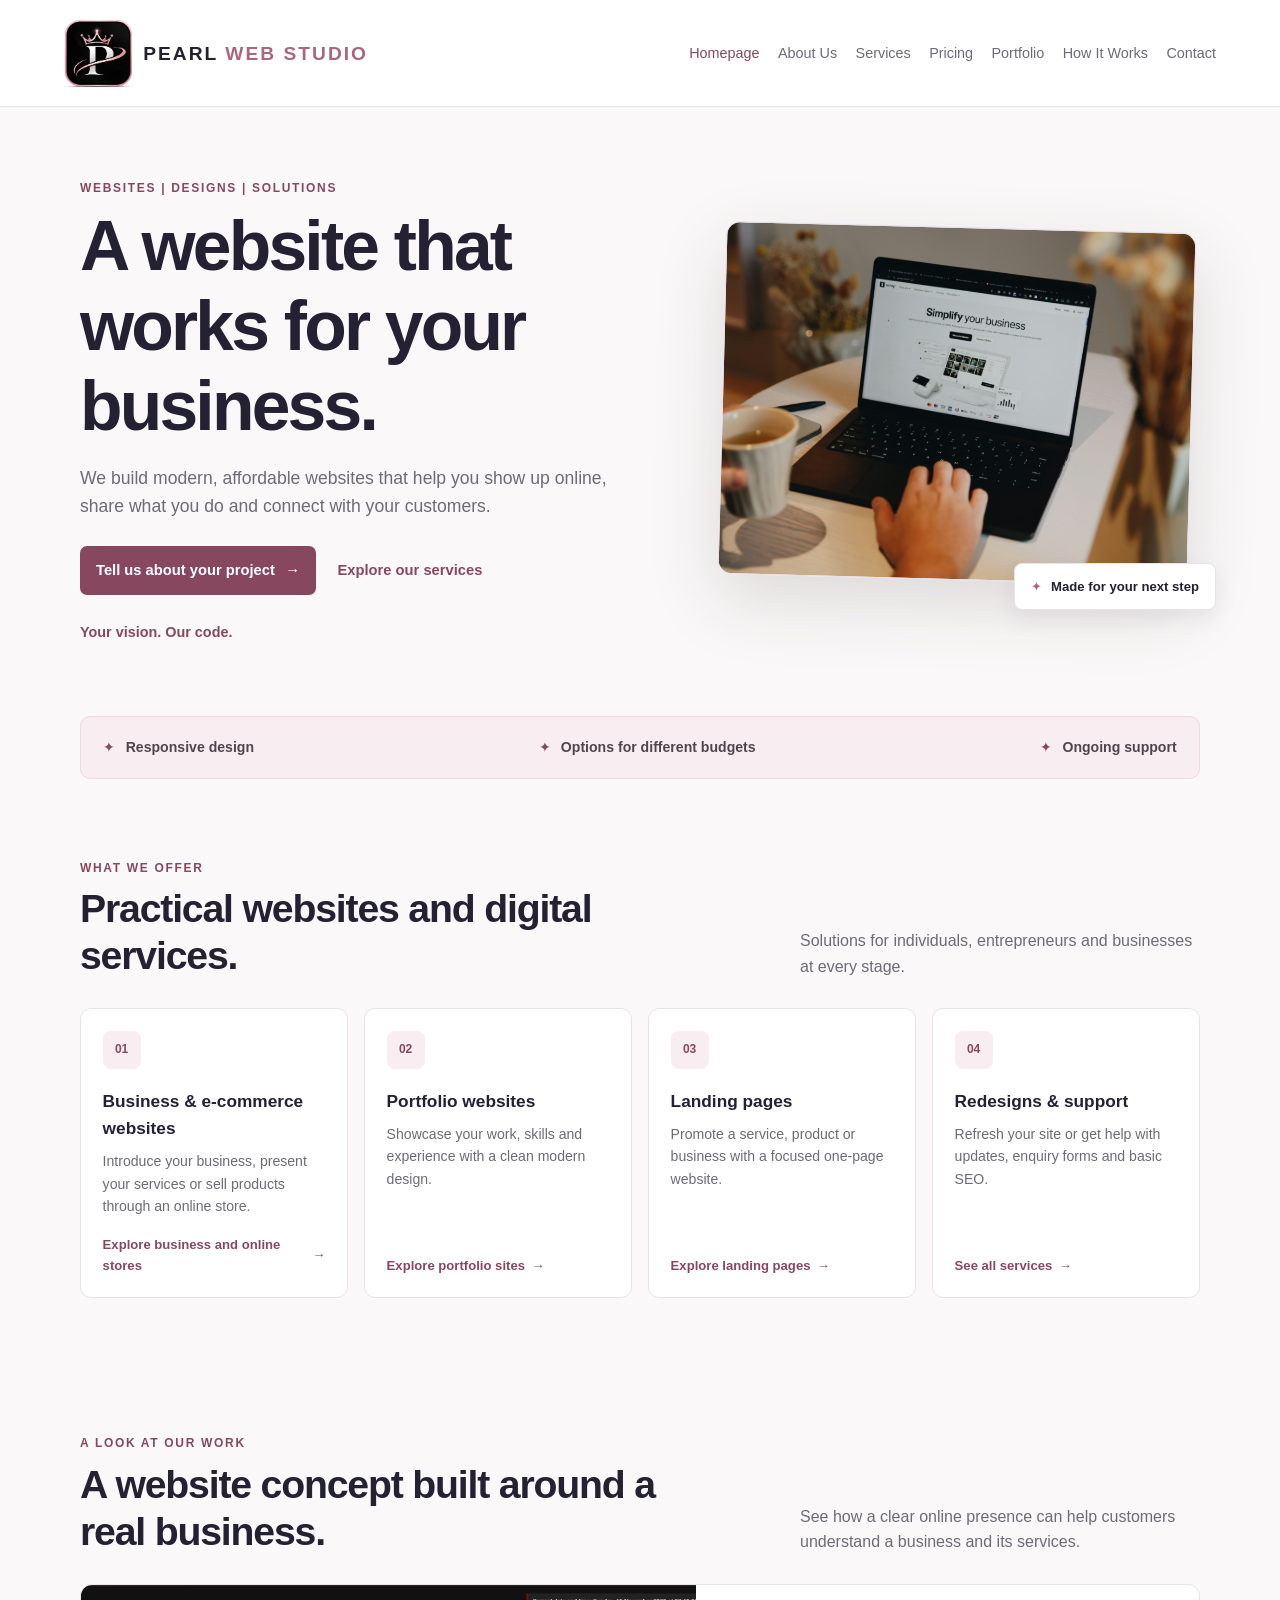
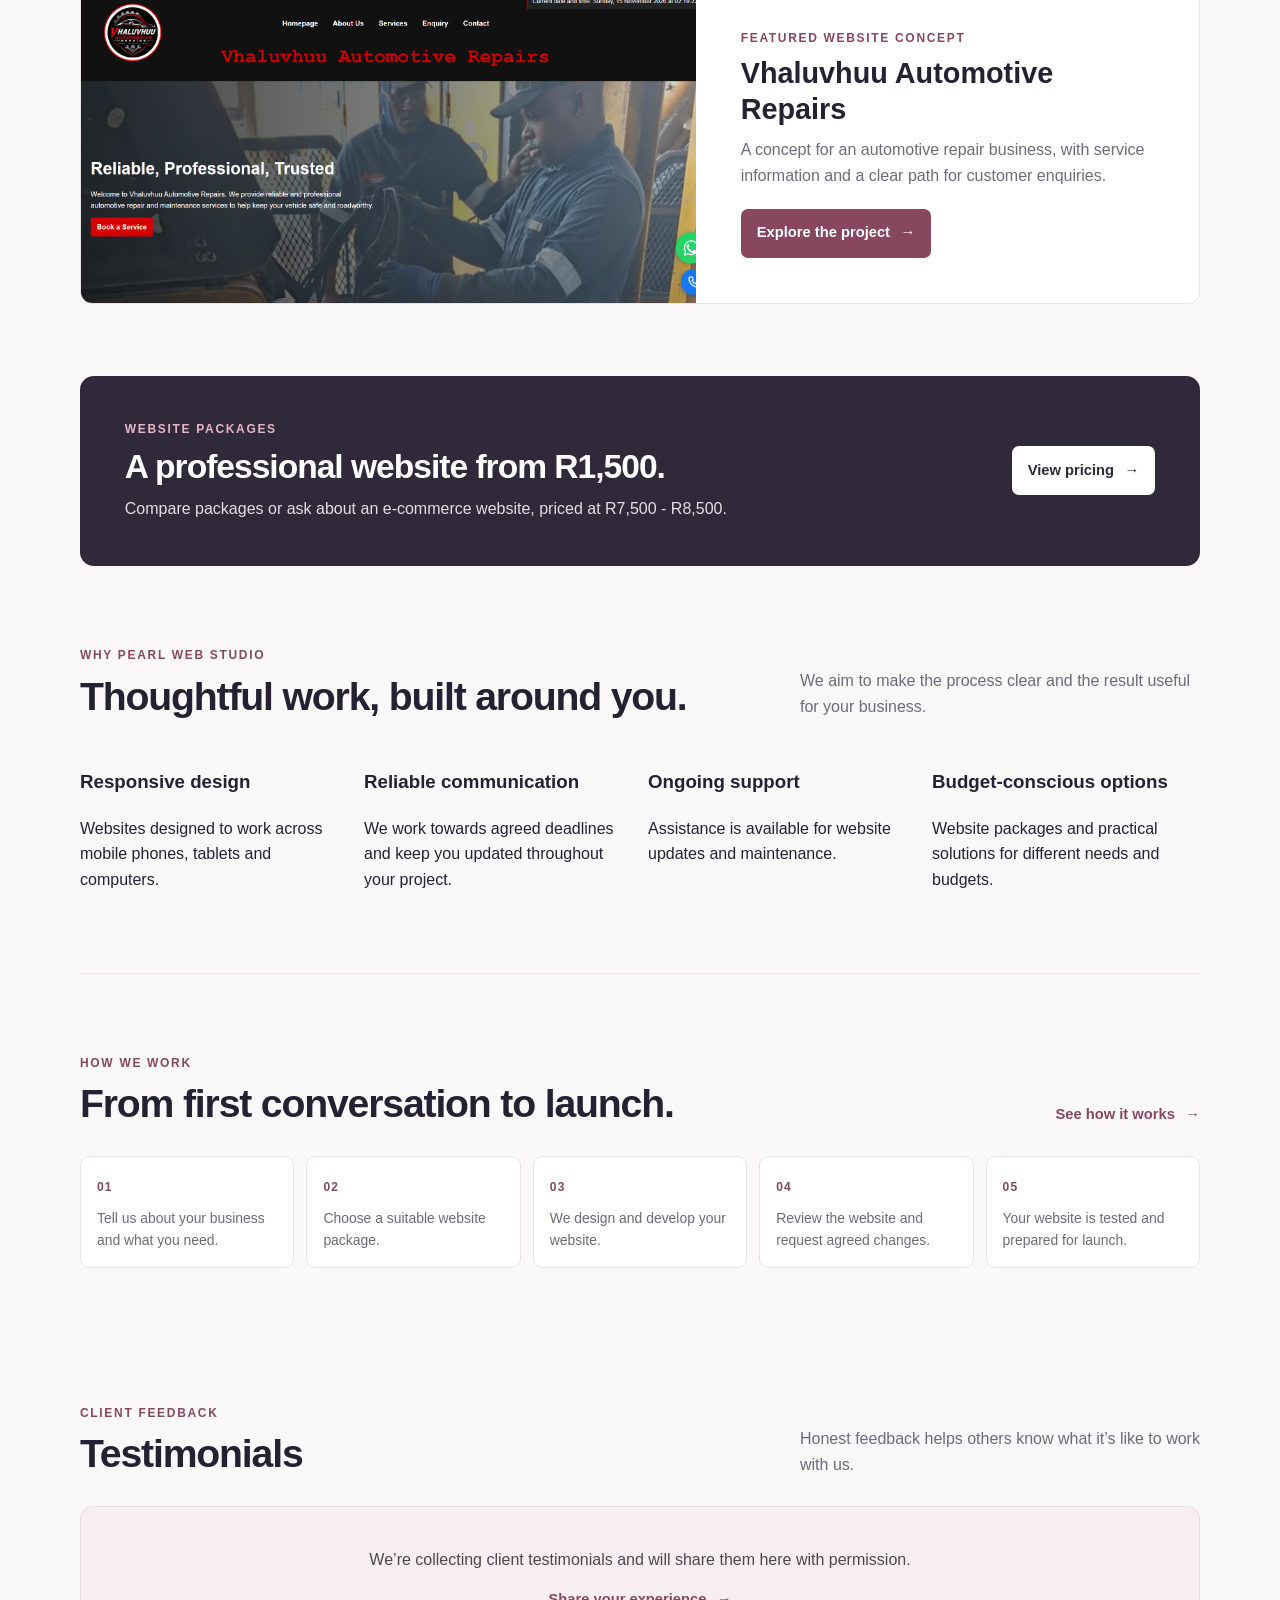
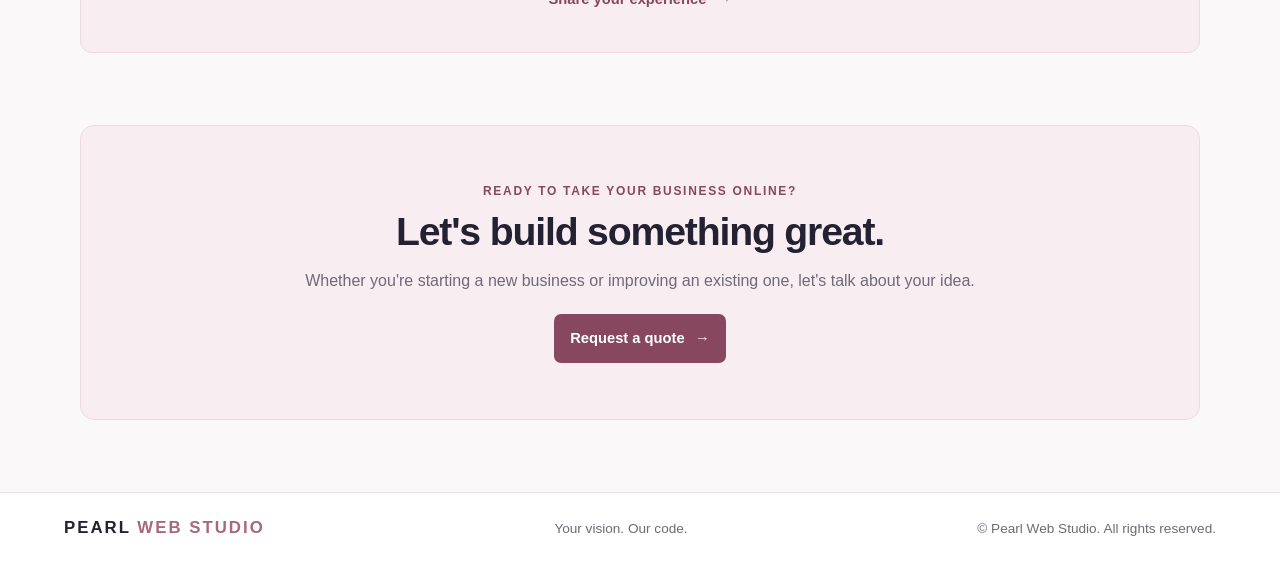
==== commit d762c532: "commit changes" ====
--- a/index.html
+++ b/index.html
@@ -40,23 +40,16 @@
                 <p class="hero-tagline">Your vision. Our code.</p>
             </div>
 
-            <div class="hero-visual" aria-hidden="true">
-                <div class="browser-card">
-                    <div class="browser-top">
-                        <span></span><span></span><span></span>
-                        <div>yourbusiness.co.za</div>
-                    </div>
-                    <div class="site-preview">
-                        <div class="preview-brand">YOUR BRAND</div>
-                        <div class="preview-nav"><span></span><span></span><span></span></div>
-                        <div class="preview-kicker">WELCOME TO YOUR ONLINE HOME</div>
-                        <div class="preview-title">Good things start with a great first impression.</div>
-                        <div class="preview-line"></div>
-                        <div class="preview-button"></div>
-                        <div class="preview-cards"><span></span><span></span><span></span></div>
-                    </div>
-                </div>
-                <div class="visual-note"><span aria-hidden="true">✦</span> Made for your next step</div>
+            <div class="hero-visual">
+                <img
+                    class="hero-image"
+                    src="images/business%20web.jpg"
+                    alt="A laptop displaying an online store website"
+                >
+                <div class="visual-note">
+                    <span aria-hidden="true">✦</span>
+                    Made for your next step
+                </div>
             </div>
         </section>
 
@@ -100,6 +93,30 @@
                     <a href="services.html">See all services <span aria-hidden="true">→</span></a>
                 </article>
             </div>
+        </section>
+
+        <section class="featured-work-section" aria-labelledby="featured-work-title">
+            <div class="home-section-heading">
+                <div>
+                    <p class="eyebrow">A LOOK AT OUR WORK</p>
+                    <h2 id="featured-work-title">A website concept built around a real business.</h2>
+                </div>
+                <p>See how a clear online presence can help customers understand a business and its services.</p>
+            </div>
+            <article class="featured-work-card">
+                <img
+                    class="featured-work-image"
+                    src="images/project%201.png"
+                    alt="Screenshot of the Vhaluvhuu Automotive Repairs website concept"
+                    loading="lazy"
+                >
+                <div class="featured-work-copy">
+                    <p class="eyebrow">FEATURED WEBSITE CONCEPT</p>
+                    <h3>Vhaluvhuu Automotive Repairs</h3>
+                    <p>A concept for an automotive repair business, with service information and a clear path for customer enquiries.</p>
+                    <a class="button-primary" href="portfolio.html">Explore the project <span aria-hidden="true">→</span></a>
+                </div>
+            </article>
         </section>
 
         <section class="price-banner" aria-labelledby="price-title">
@@ -156,6 +173,20 @@
             </ol>
         </section>
 
+        <section class="testimonials-section" aria-labelledby="testimonials-title">
+            <div class="home-section-heading">
+                <div>
+                    <p class="eyebrow">CLIENT FEEDBACK</p>
+                    <h2 id="testimonials-title">Testimonials</h2>
+                </div>
+                <p>Honest feedback helps others know what it’s like to work with us.</p>
+            </div>
+            <div class="testimonial-invitation">
+                <p>We’re collecting client testimonials and will share them here with permission.</p>
+                <a class="button-text" href="contact.html">Share your experience <span aria-hidden="true">→</span></a>
+            </div>
+        </section>
+
         <section class="home-cta" aria-labelledby="home-cta-title">
             <p class="eyebrow">READY TO TAKE YOUR BUSINESS ONLINE?</p>
             <h2 id="home-cta-title">Let's build something great.</h2>
--- a/css/style.css
+++ b/css/style.css
@@ -785,128 +785,24 @@
     padding: 1rem .5rem 2rem 1rem;
 }
 
-.browser-card {
-    overflow: hidden;
-    background: #fff;
+.hero-image {
+    display: block;
+    width: 100%;
+    aspect-ratio: 4 / 3;
+    object-fit: cover;
     border: 1px solid #e8dfe3;
     border-radius: 14px;
     box-shadow: 0 24px 70px rgb(52 37 47 / 15%);
     transform: rotate(1.5deg);
 }
 
-.browser-top {
-    display: flex;
-    align-items: center;
-    gap: 6px;
-    padding: .8rem 1rem;
-    background: #f5f1f2;
-    border-bottom: 1px solid #eee8ea;
-}
-
-.browser-top > span {
-    width: 8px;
-    height: 8px;
-    background: #d9cbd0;
-    border-radius: 50%;
-}
-
-.browser-top > div {
-    width: 52%;
-    margin: 0 auto;
-    padding: .25rem .7rem;
-    color: #918792;
-    background: #fff;
-    border-radius: 4px;
-    font-size: .65rem;
-    text-align: center;
-}
-
-.site-preview {
-    min-height: 340px;
-    padding: 1.5rem 1.7rem 1.8rem;
-    background: linear-gradient(140deg, #fff 0%, #fbf5f6 100%);
-}
-
-.preview-brand {
-    color: #55414b;
-    font-size: .68rem;
-    font-weight: 800;
-    letter-spacing: .13em;
-}
-
-.preview-nav {
-    display: flex;
-    justify-content: flex-end;
-    gap: .5rem;
-    margin-top: -1rem;
-}
-
-.preview-nav span {
-    width: 29px;
-    height: 4px;
-    background: #dfd5d9;
-    border-radius: 5px;
-}
-
-.preview-kicker {
-    margin-top: 3.2rem;
-    color: var(--accent-dark);
-    font-size: .55rem;
-    font-weight: 750;
-    letter-spacing: .12em;
-}
-
-.preview-title {
-    max-width: 330px;
-    margin-top: .5rem;
-    color: #302939;
-    font-size: clamp(1.35rem, 2.6vw, 2rem);
-    font-weight: 750;
-    line-height: 1.15;
-    letter-spacing: -.035em;
-}
-
-.preview-line {
-    width: 75%;
-    height: 5px;
-    margin-top: .85rem;
-    background: #e5dfe2;
-    border-radius: 4px;
-}
-
-.preview-button {
-    width: 94px;
-    height: 25px;
-    margin-top: 1rem;
-    background: var(--accent);
-    border-radius: 5px;
-}
-
-.preview-cards {
-    display: flex;
-    gap: .55rem;
-    margin-top: 1.5rem;
-}
-
-.preview-cards span {
-    height: 48px;
-    flex: 1;
-    background: #f0e5e9;
-    border-radius: 5px;
-}
-
-.preview-cards span:nth-child(2) {
-    background: #e8e4ed;
-}
-
-.preview-cards span:nth-child(3) {
-    background: #e9eee9;
-}
-
 .visual-note {
     position: absolute;
     right: -1rem;
     bottom: .1rem;
+    display: flex;
+    align-items: center;
+    gap: .55rem;
     padding: .75rem 1rem;
     color: var(--ink);
     background: #fff;
@@ -918,7 +814,6 @@
 }
 
 .visual-note span {
-    margin-right: .25rem;
     color: var(--accent);
 }
 
@@ -949,6 +844,58 @@
 .why-section,
 .process-section {
     padding: 5rem 0 4rem;
+}
+
+.featured-work-section,
+.testimonials-section {
+    padding: 4.5rem 0;
+}
+
+.featured-work-card {
+    display: grid;
+    grid-template-columns: minmax(0, 1.1fr) minmax(0, .9fr);
+    align-items: center;
+    overflow: hidden;
+    background: #fff;
+    border: 1px solid var(--border);
+    border-radius: 12px;
+}
+
+.featured-work-image {
+    display: block;
+    width: 100%;
+    height: 100%;
+    min-height: 300px;
+    object-fit: cover;
+    object-position: top;
+}
+
+.featured-work-copy {
+    padding: clamp(1.5rem, 4vw, 2.8rem);
+}
+
+.featured-work-copy h3 {
+    margin: 0 0 .6rem;
+    font-size: clamp(1.35rem, 2.5vw, 1.8rem);
+    line-height: 1.25;
+}
+
+.featured-work-copy > p:not(.eyebrow) {
+    margin: 0 0 1.25rem;
+    color: var(--muted);
+}
+
+.testimonial-invitation {
+    padding: clamp(1.5rem, 4vw, 2.5rem);
+    background: var(--accent-soft);
+    border: 1px solid #efdae2;
+    border-radius: 12px;
+    text-align: center;
+}
+
+.testimonial-invitation p {
+    margin: 0 0 .85rem;
+    color: #51454d;
 }
 
 .home-section-heading {
@@ -1183,8 +1130,19 @@
 
     .services-section,
     .why-section,
-    .process-section {
+    .process-section,
+    .featured-work-section,
+    .testimonials-section {
         padding: 3.5rem 0;
+    }
+
+    .featured-work-card {
+        grid-template-columns: 1fr;
+    }
+
+    .featured-work-image {
+        min-height: 0;
+        aspect-ratio: 16 / 9;
     }
 }
 
@@ -1204,11 +1162,6 @@
         flex-direction: column;
     }
 
-    .site-preview {
-        min-height: 300px;
-        padding-right: 1.2rem;
-        padding-left: 1.2rem;
-    }
 }
 
 @media (prefers-reduced-motion: reduce) {
@@ -1249,127 +1202,13 @@
     padding: .5rem .5rem 2rem 0;
 }
 
-.preview-browser {
-    overflow: hidden;
-    background: #fff;
+.project-screenshot {
+    display: block;
+    width: 100%;
+    height: auto;
     border: 1px solid var(--border);
     border-radius: 12px;
     box-shadow: 0 22px 55px rgb(36 33 50 / 12%);
-    transform: rotate(-1deg);
-}
-
-.preview-browser-bar {
-    display: flex;
-    align-items: center;
-    gap: 6px;
-    padding: .75rem .9rem;
-    background: #f3f0f1;
-    border-bottom: 1px solid var(--border);
-}
-
-.preview-browser-bar > span {
-    width: 8px;
-    height: 8px;
-    background: #d7ccd0;
-    border-radius: 50%;
-}
-
-.preview-browser-bar > div {
-    width: 58%;
-    margin: 0 auto;
-    padding: .25rem .4rem;
-    color: #79717a;
-    background: #fff;
-    border-radius: 4px;
-    font-size: .62rem;
-    text-align: center;
-}
-
-.automotive-preview {
-    min-height: 340px;
-    padding: 1.3rem 1.4rem 1.5rem;
-    color: #fff;
-    background: linear-gradient(140deg, #30363b 0%, #171a1c 75%);
-}
-
-.automotive-nav {
-    display: flex;
-    align-items: center;
-    gap: .75rem;
-}
-
-.automotive-nav strong {
-    margin-right: auto;
-    font-size: .66rem;
-    letter-spacing: .1em;
-}
-
-.automotive-nav strong span {
-    display: block;
-    margin-top: .15rem;
-    color: #d0a268;
-    font-size: .48rem;
-}
-
-.automotive-nav i {
-    width: 24px;
-    height: 4px;
-    background: #909392;
-    border-radius: 4px;
-}
-
-.automotive-content {
-    max-width: 330px;
-    padding: 3.4rem 0 2.4rem;
-}
-
-.automotive-content p {
-    margin-bottom: .5rem;
-    color: #d8b27f;
-    font-size: .56rem;
-    font-weight: 750;
-    letter-spacing: .13em;
-}
-
-.automotive-content h2 {
-    margin: 0;
-    font-size: clamp(1.6rem, 3.4vw, 2.35rem);
-    line-height: 1.15;
-    letter-spacing: -.035em;
-}
-
-.preview-rule {
-    width: 55%;
-    height: 4px;
-    margin-top: .9rem;
-    background: #676b6c;
-    border-radius: 4px;
-}
-
-.preview-cta {
-    display: inline-block;
-    margin-top: 1rem;
-    padding: .55rem .75rem;
-    color: #1d2022;
-    background: #d4a669;
-    border-radius: 4px;
-    font-size: .54rem;
-    font-weight: 800;
-    letter-spacing: .06em;
-}
-
-.automotive-services {
-    display: flex;
-    flex-wrap: wrap;
-    gap: .5rem;
-}
-
-.automotive-services span {
-    padding: .55rem .65rem;
-    color: #e8e7e4;
-    background: #3a4042;
-    border-radius: 4px;
-    font-size: .57rem;
 }
 
 .preview-caption {
@@ -2164,6 +2003,14 @@
     border-radius: 11px;
 }
 
+.service-image {
+    display: block;
+    width: 100%;
+    max-width: 460px;
+    height: auto;
+    margin: 1rem auto 0;
+}
+
 .service-number {
     display: inline-grid;
     width: 38px;
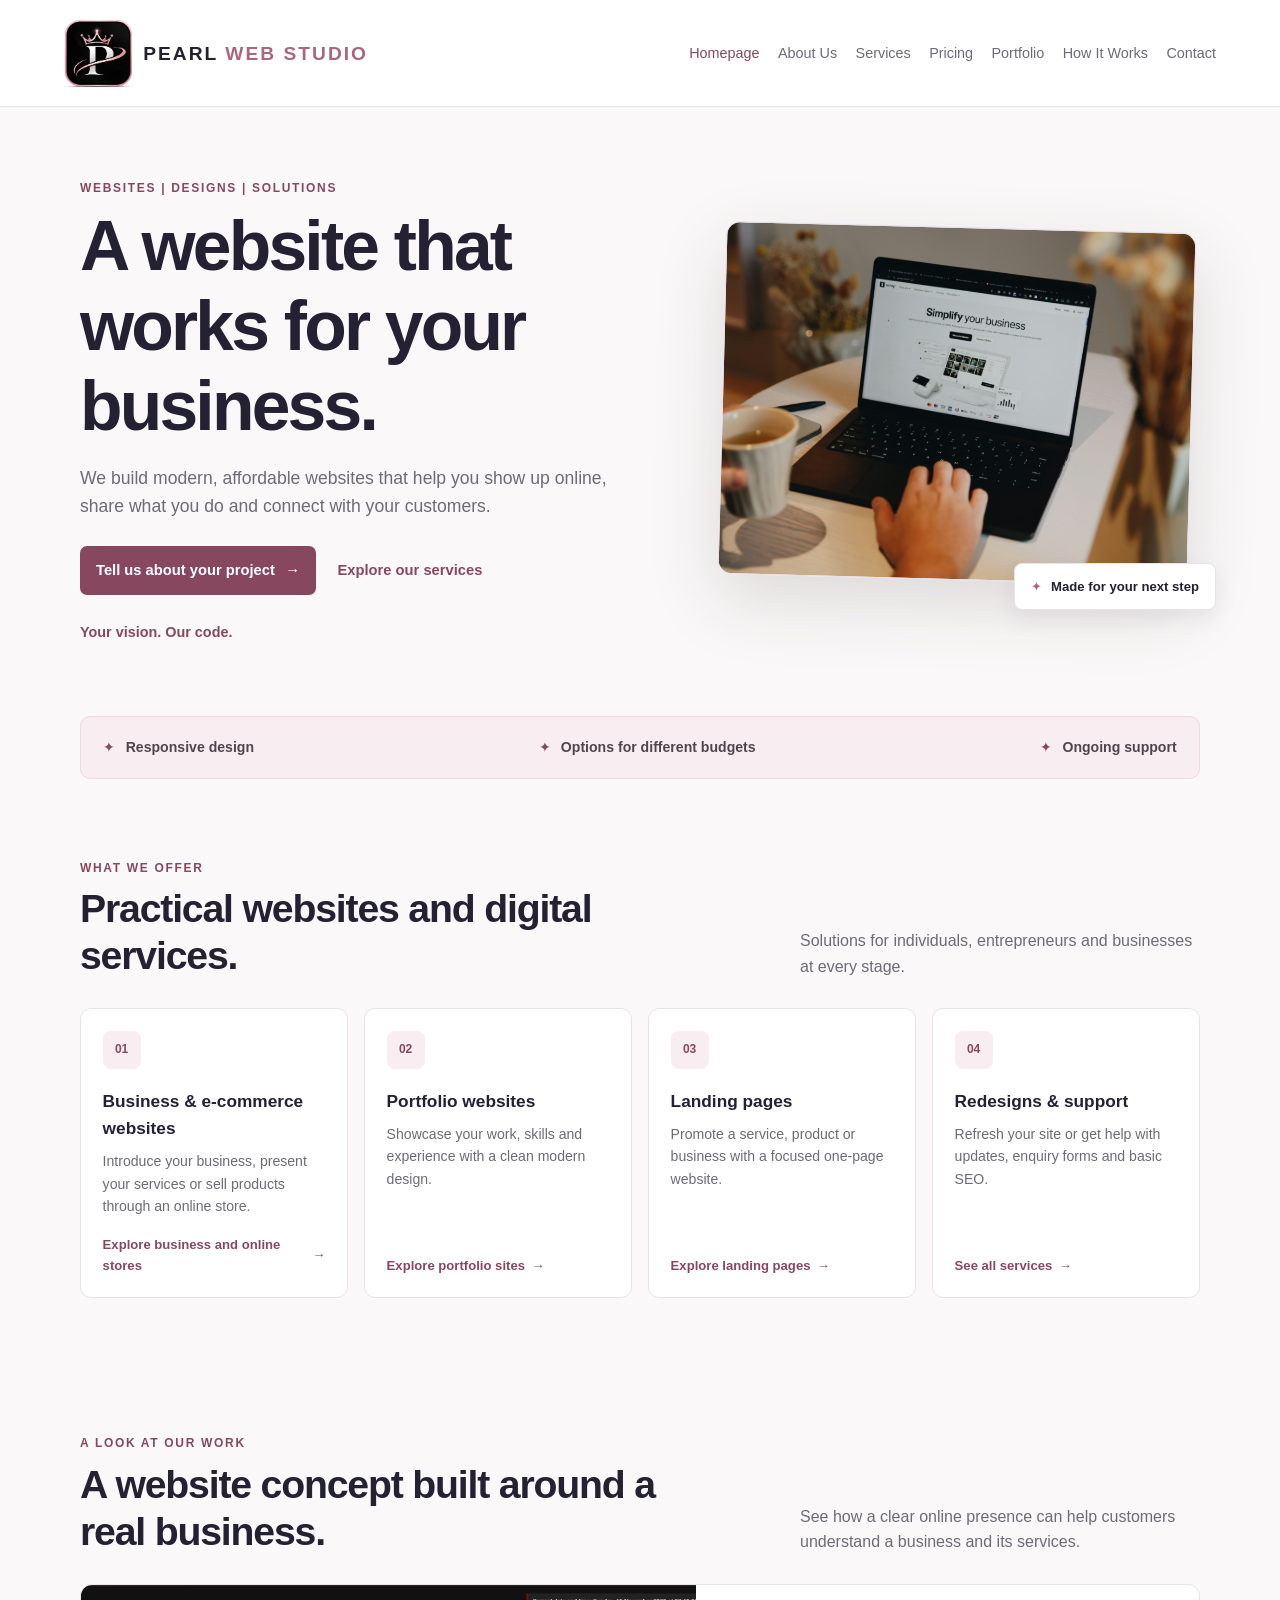
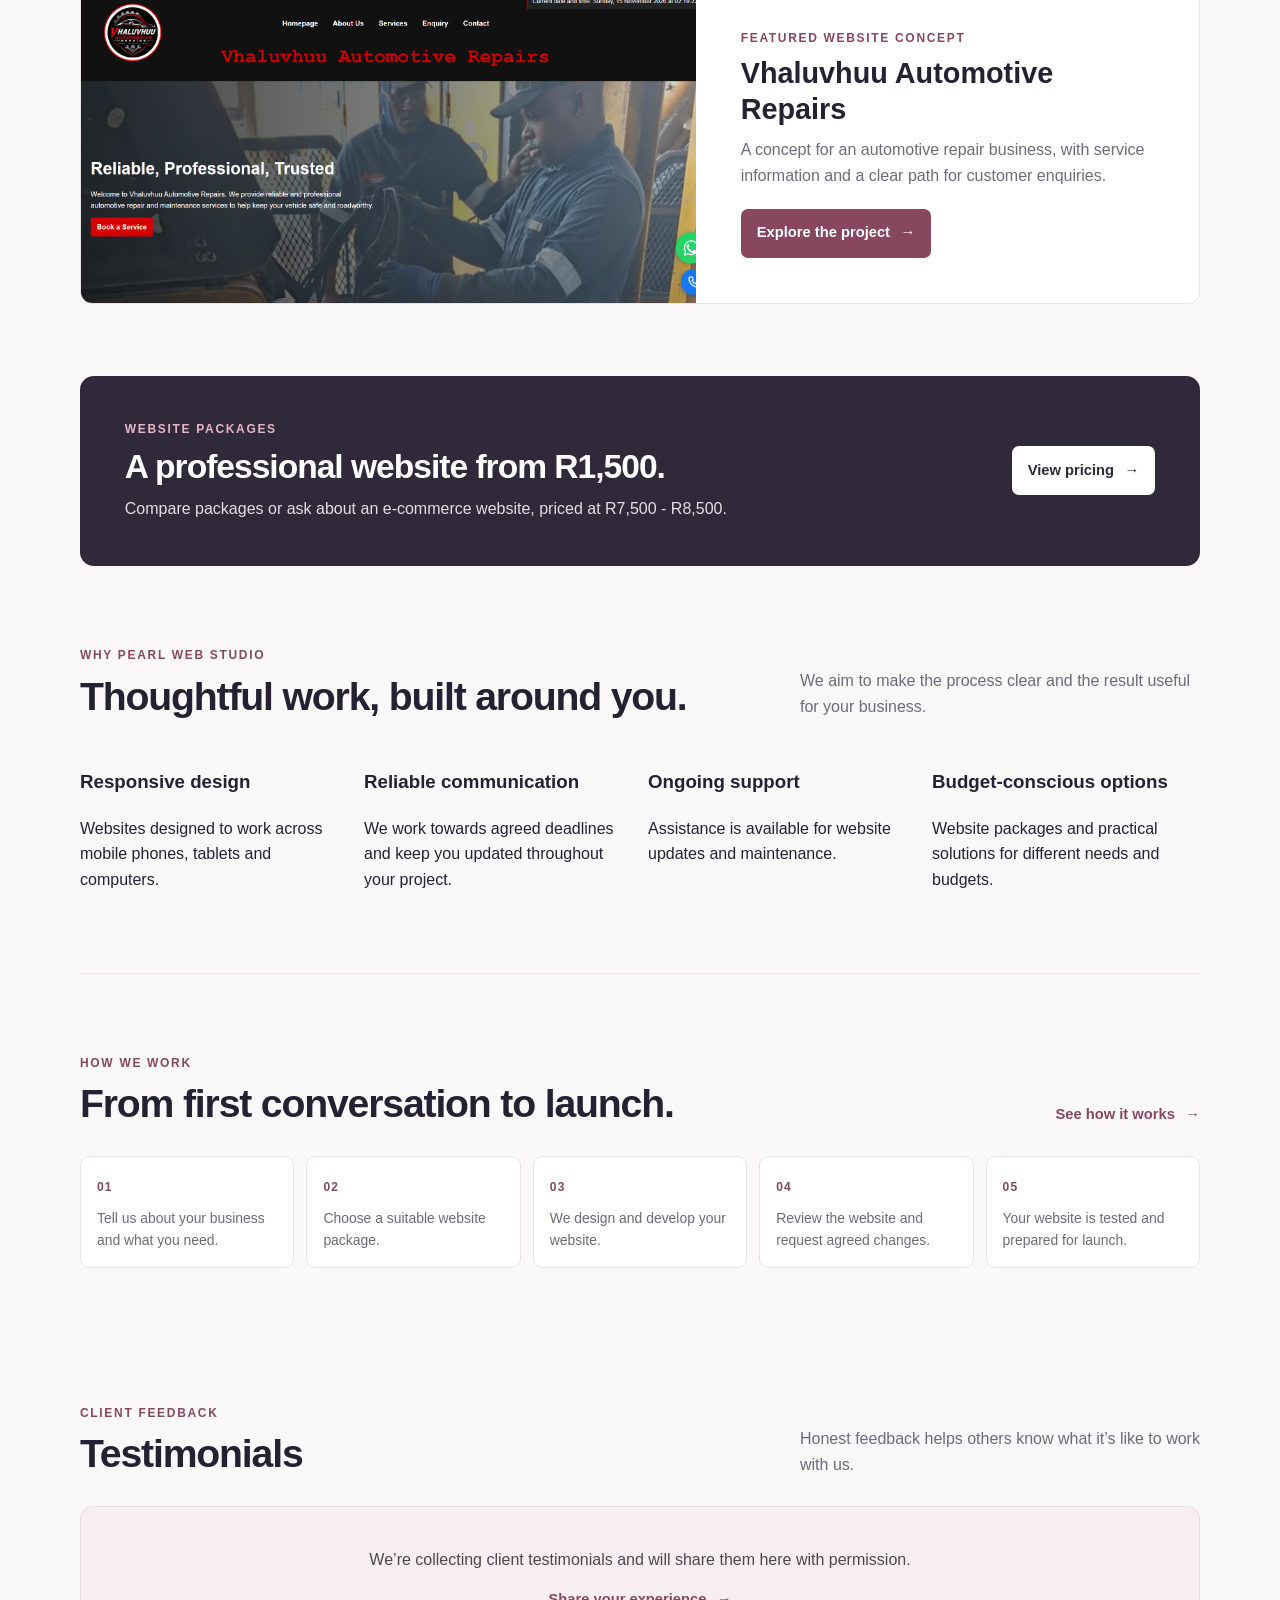
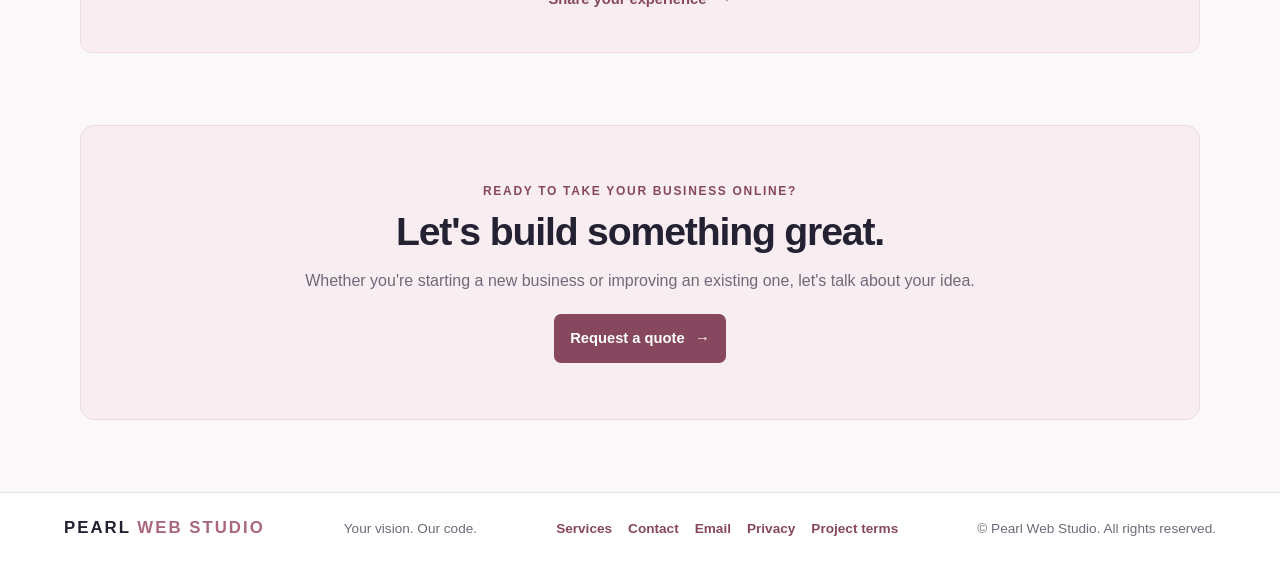
==== commit 928e2970: "commit changes" ====
--- a/index.html
+++ b/index.html
@@ -5,6 +5,7 @@
     <meta name="viewport" content="width=device-width, initial-scale=1.0">
     <meta name="description" content="Pearl Web Studio creates affordable, professional websites for small businesses, entrepreneurs and individuals.">
     <title>Pearl Web Studio | Websites, Designs &amp; Solutions</title>
+    <link rel="icon" href="images/Pearl%20Web%20Studio%20Logo%20Suite.png" type="image/png">
     <link rel="stylesheet" href="css/style.css">
 </head>
 <body>
@@ -198,6 +199,13 @@
     <footer class="site-footer">
         <a class="brand" href="index.html">PEARL <span>WEB STUDIO</span></a>
         <p>Your vision. Our code.</p>
+        <nav class="footer-links" aria-label="Footer navigation">
+            <a href="services.html">Services</a>
+            <a href="contact.html">Contact</a>
+            <a href="mailto:pearrlwebstudio@gmail.com">Email</a>
+            <a href="privacy.html">Privacy</a>
+            <a href="terms.html">Project terms</a>
+        </nav>
         <p>&copy; Pearl Web Studio. All rights reserved.</p>
     </footer>
 </body>
--- a/css/style.css
+++ b/css/style.css
@@ -470,6 +470,49 @@
     font-size: .85rem;
 }
 
+.footer-links {
+    display: flex;
+    flex-wrap: wrap;
+    gap: .5rem 1rem;
+}
+
+.footer-links a,
+.form-note a {
+    color: var(--accent-dark);
+    font-size: .85rem;
+    font-weight: 600;
+    text-decoration: none;
+}
+
+.footer-links a:hover,
+.form-note a:hover {
+    text-decoration: underline;
+}
+
+.legal-content {
+    max-width: 780px;
+    padding: 4rem 0 5rem;
+}
+
+.legal-content > p,
+.legal-content li {
+    color: var(--muted);
+}
+
+.legal-content h2 {
+    margin: 2rem 0 .6rem;
+    font-size: 1.35rem;
+    line-height: 1.3;
+}
+
+.legal-content a {
+    color: var(--accent-dark);
+}
+
+.legal-updated {
+    font-size: .9rem;
+}
+
 .faq-answer {
     color: var(--muted);
 }
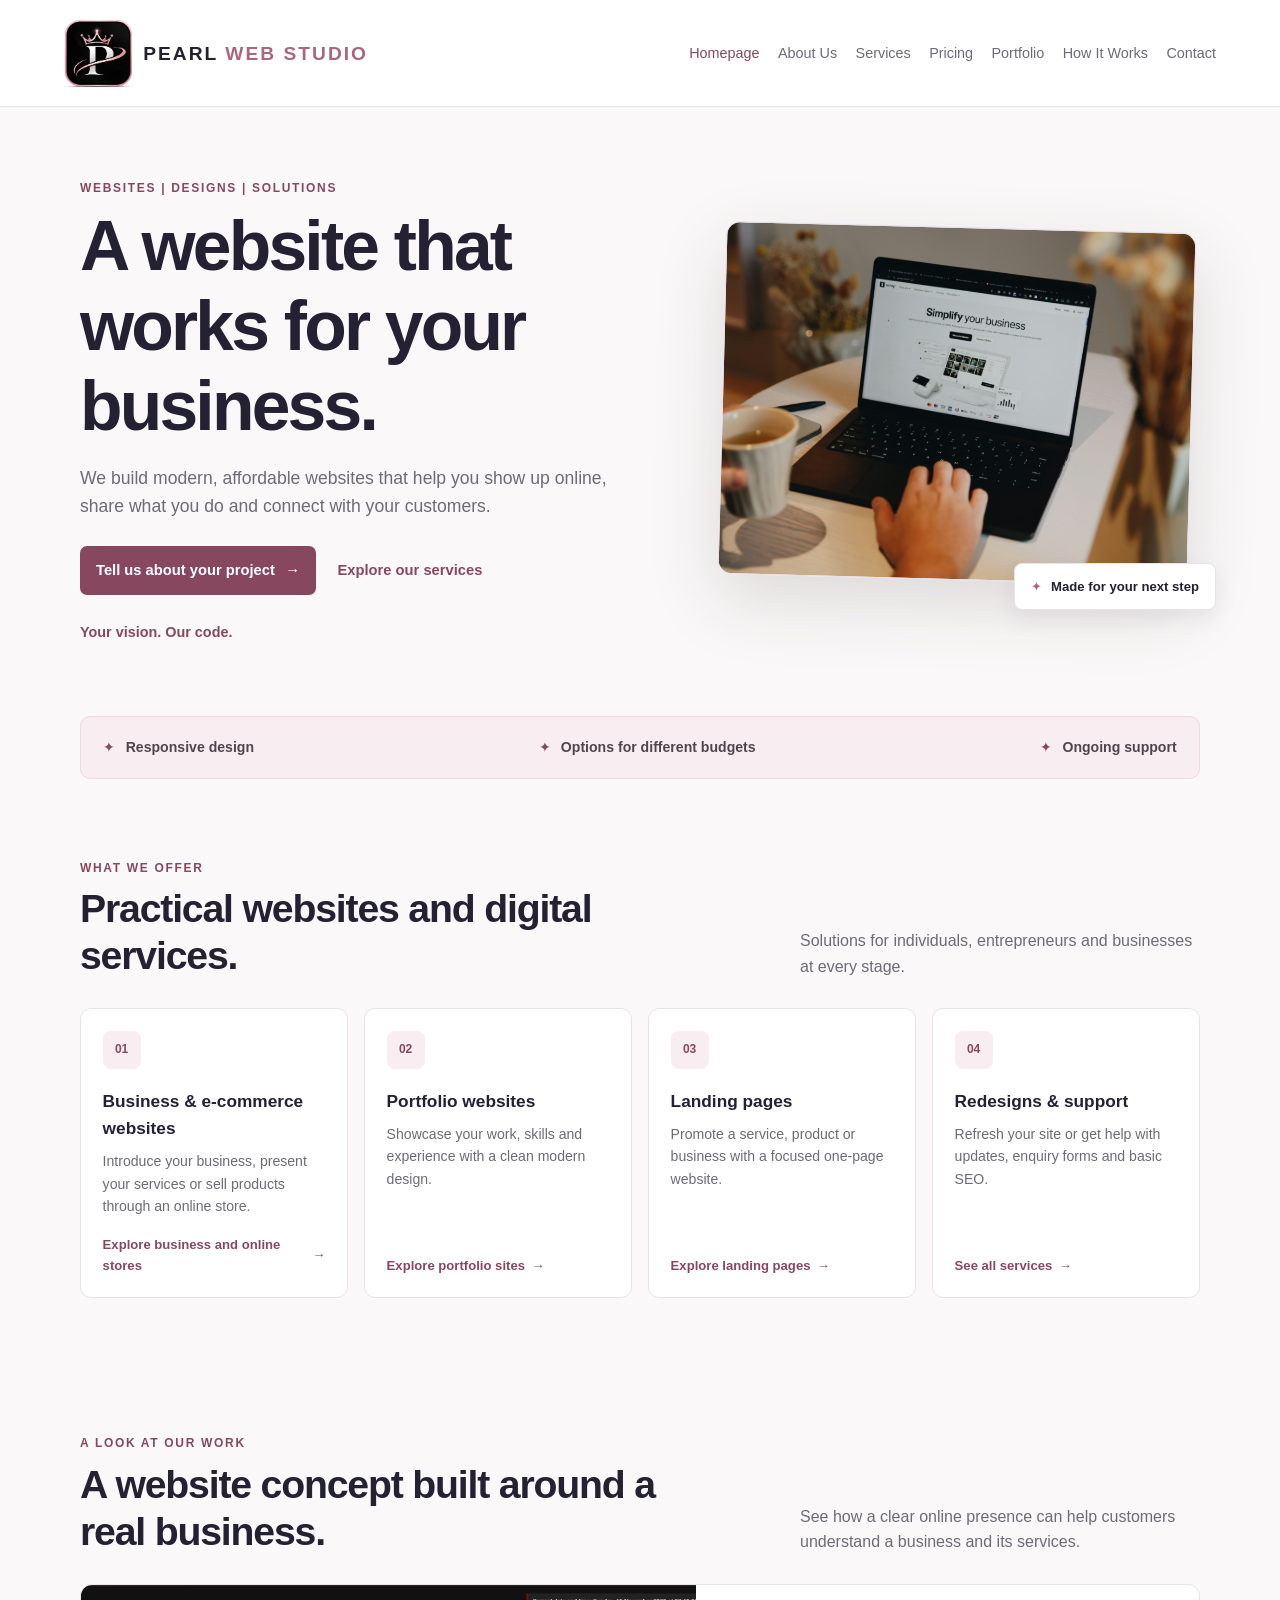
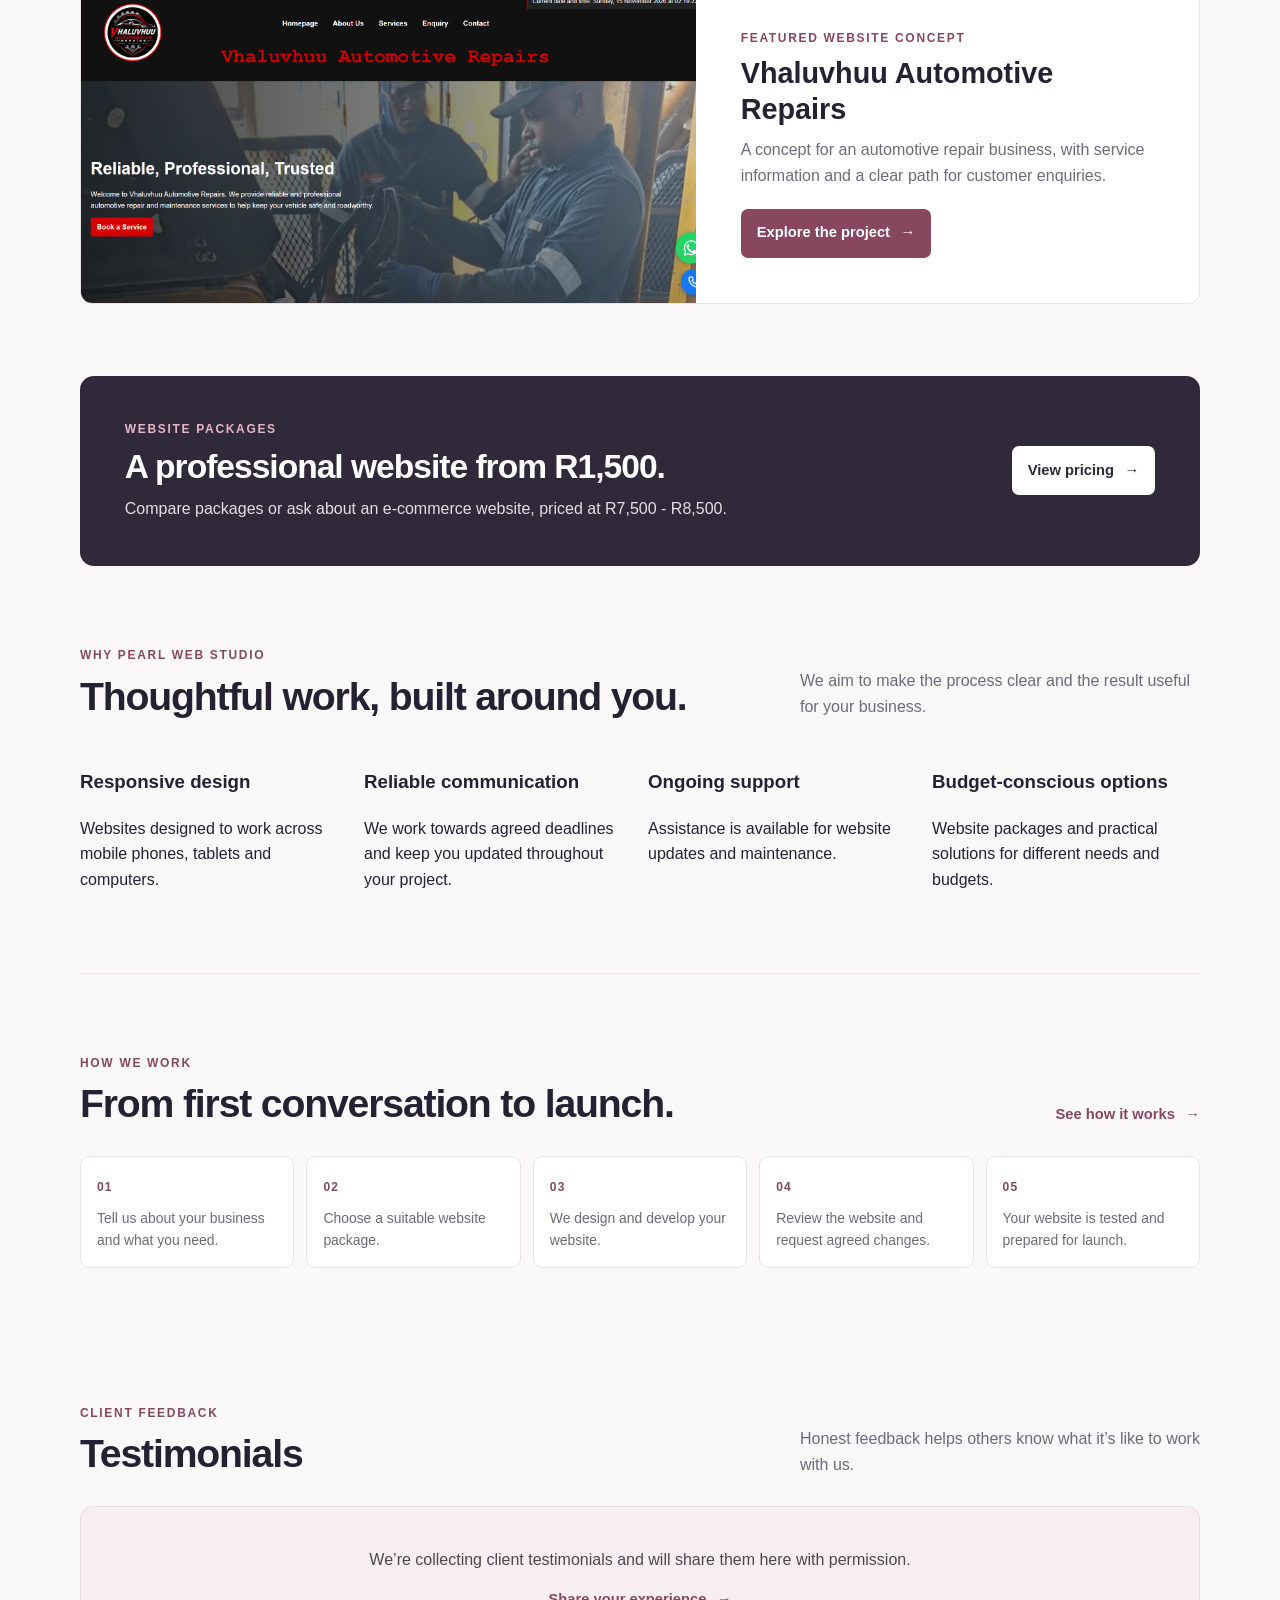
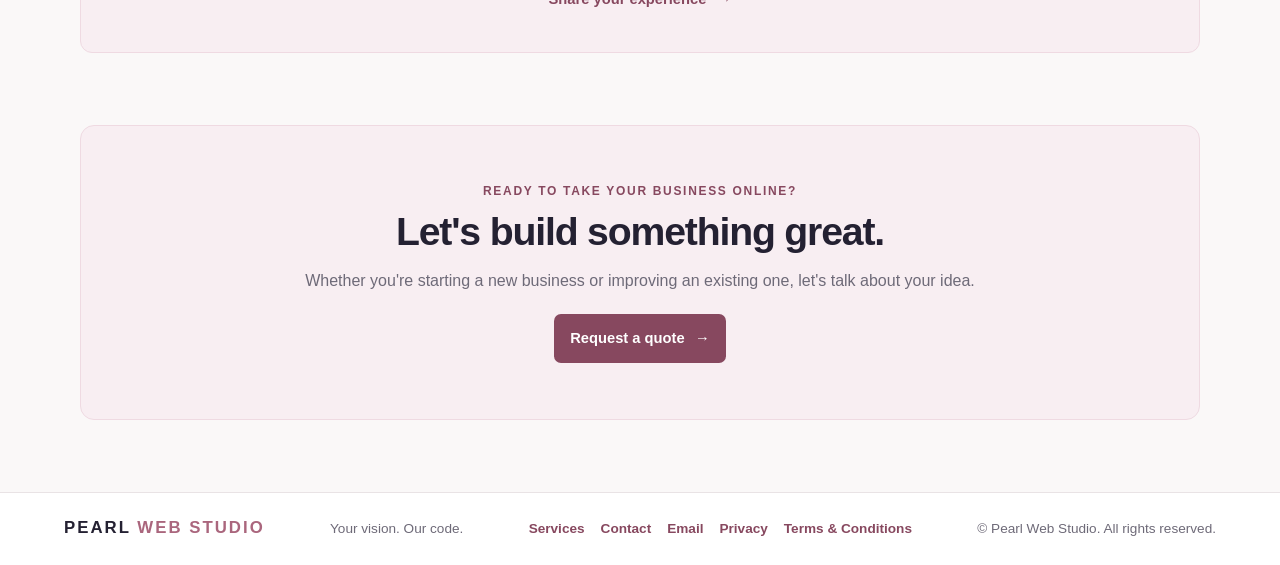
==== commit f406259e: "commit changes" ====
--- a/index.html
+++ b/index.html
@@ -204,7 +204,7 @@
             <a href="contact.html">Contact</a>
             <a href="mailto:pearrlwebstudio@gmail.com">Email</a>
             <a href="privacy.html">Privacy</a>
-            <a href="terms.html">Project terms</a>
+            <a href="terms.html">Terms &amp; Conditions</a>
         </nav>
         <p>&copy; Pearl Web Studio. All rights reserved.</p>
     </footer>
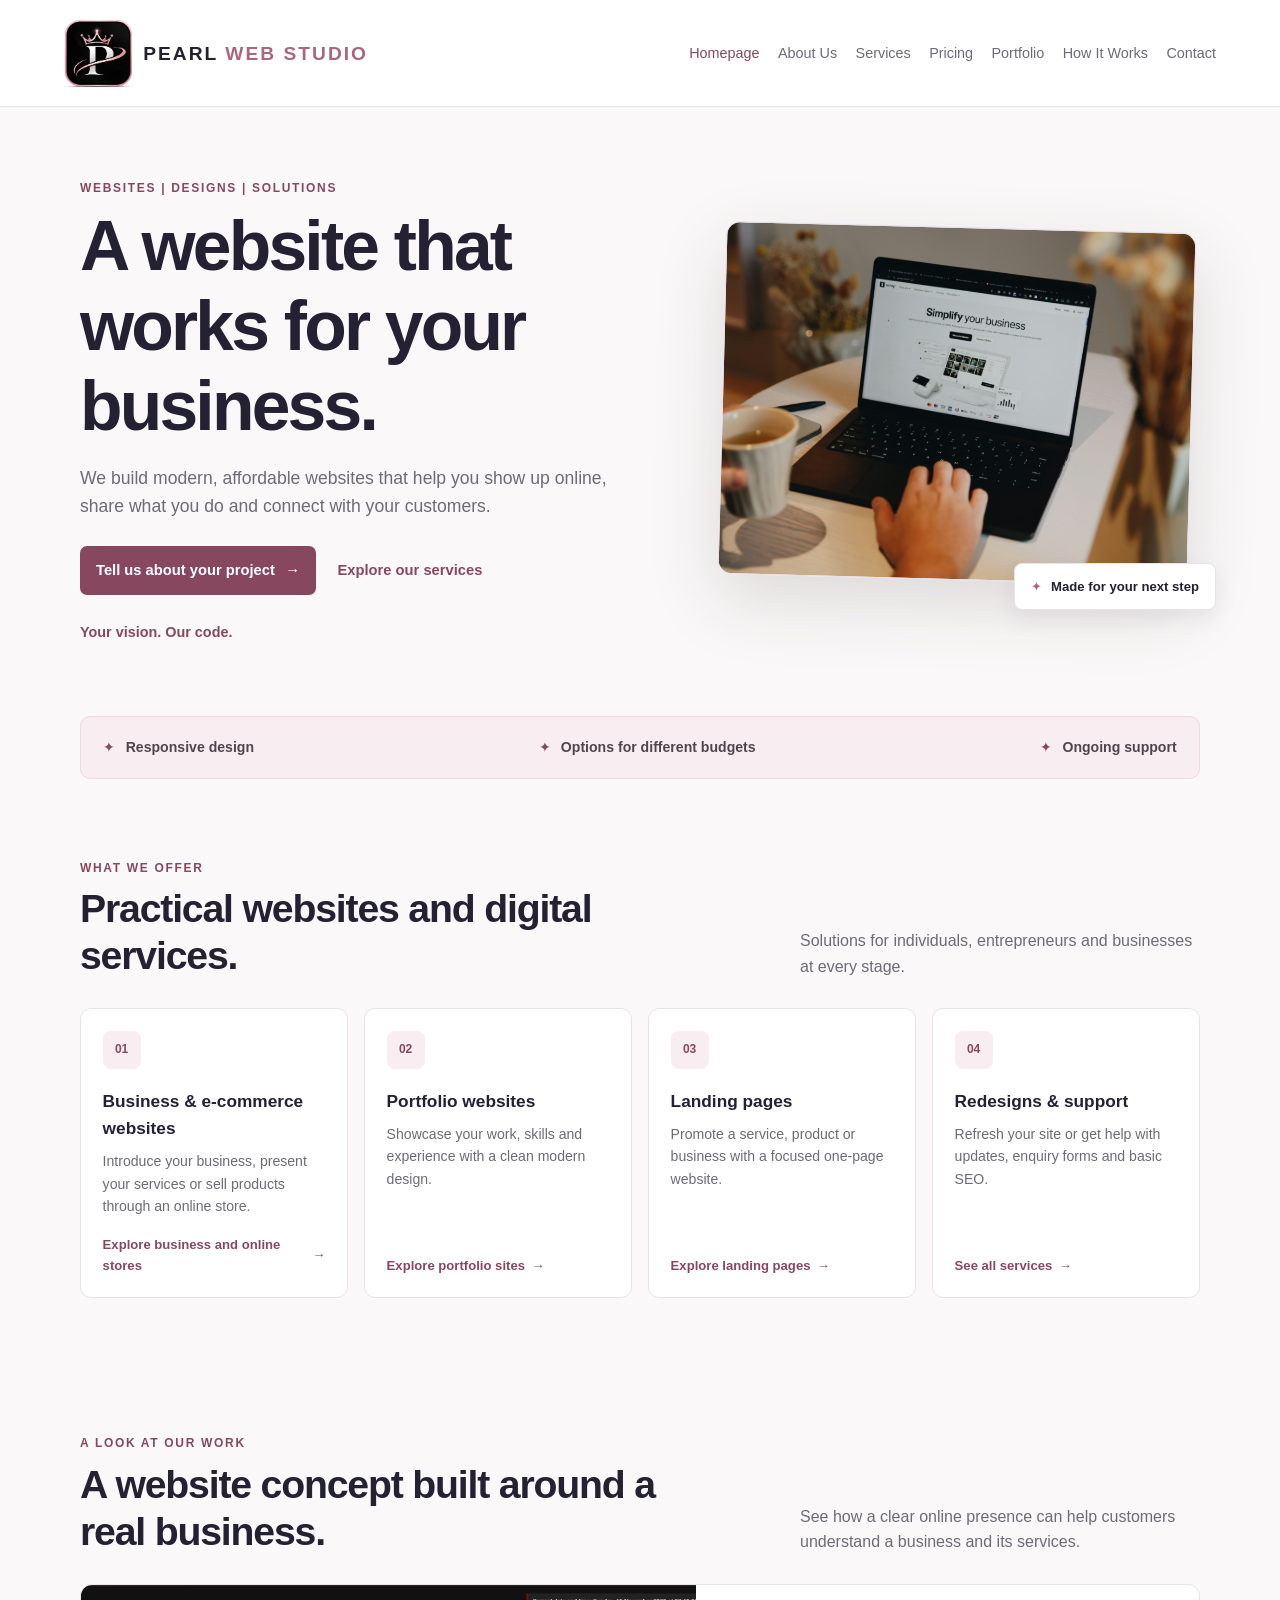
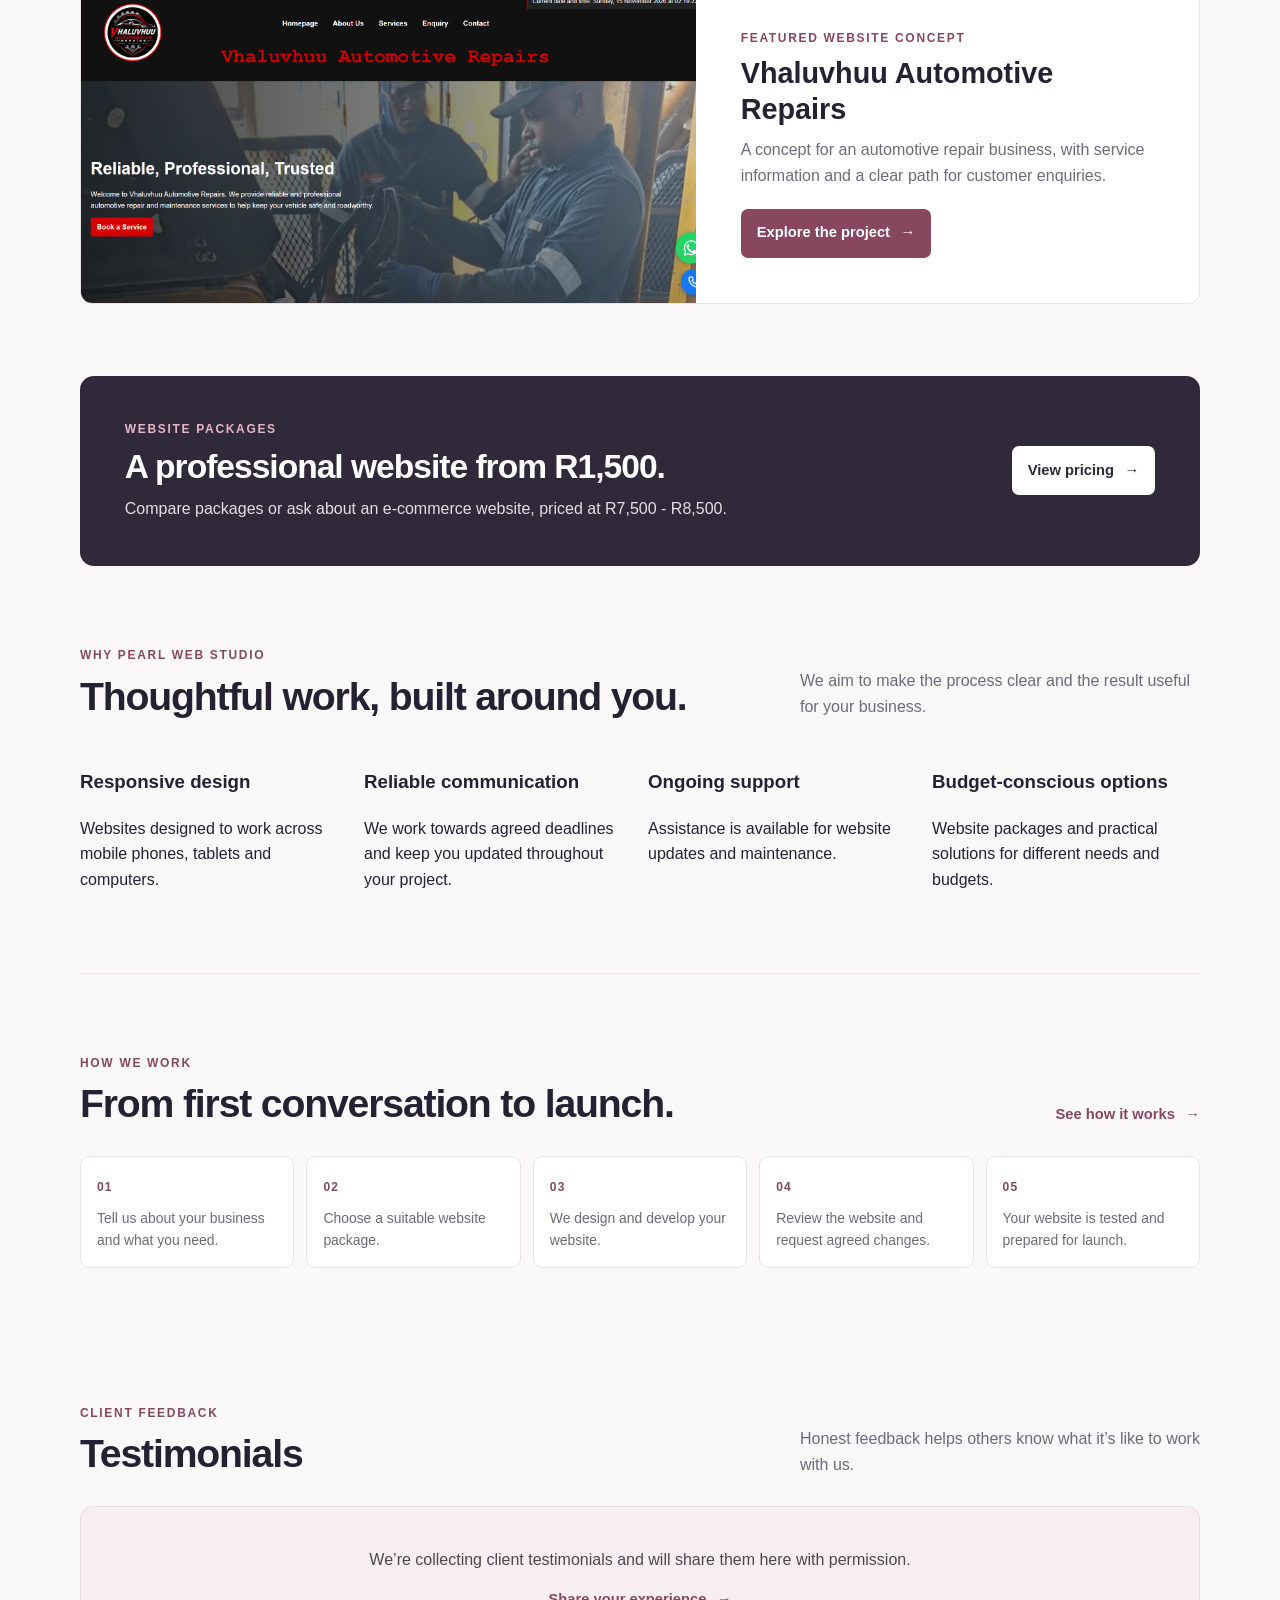
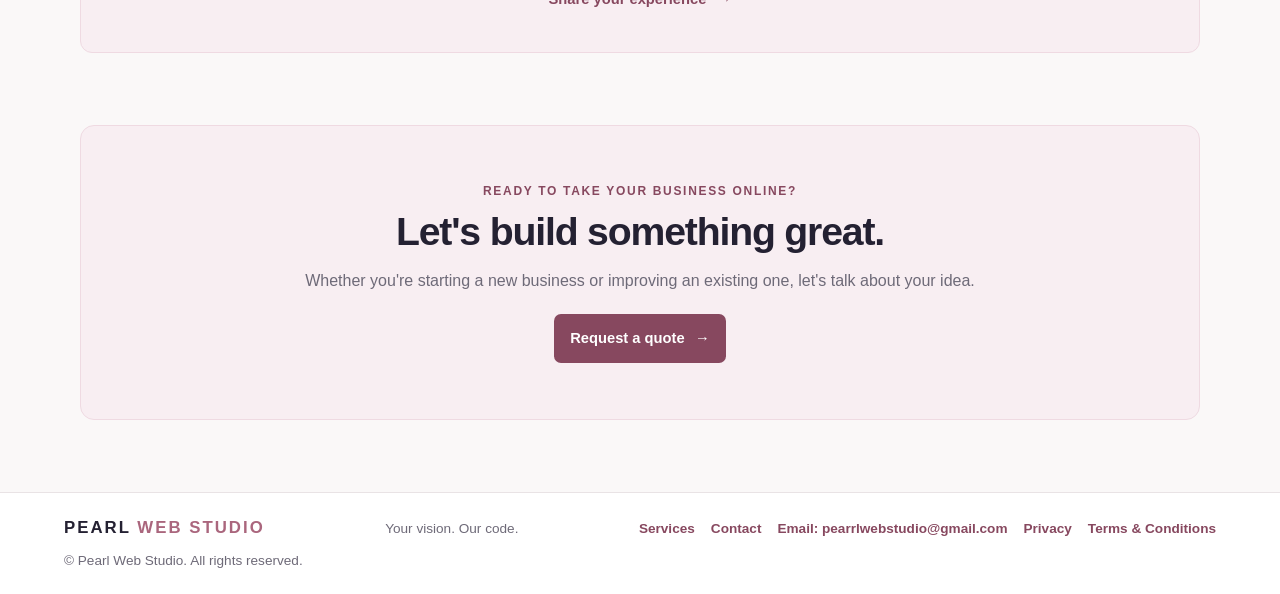
==== commit 94025fd7: "commit changes" ====
--- a/index.html
+++ b/index.html
@@ -202,7 +202,7 @@
         <nav class="footer-links" aria-label="Footer navigation">
             <a href="services.html">Services</a>
             <a href="contact.html">Contact</a>
-            <a href="mailto:pearrlwebstudio@gmail.com">Email</a>
+            <a href="mailto:pearrlwebstudio@gmail.com">Email: pearrlwebstudio@gmail.com</a>
             <a href="privacy.html">Privacy</a>
             <a href="terms.html">Terms &amp; Conditions</a>
         </nav>
--- a/css/style.css
+++ b/css/style.css
@@ -378,6 +378,29 @@
     font-size: .82rem;
 }
 
+.terms-consent {
+    display: flex;
+    align-items: flex-start;
+    gap: .6rem;
+    margin-top: 1.2rem;
+    color: var(--muted);
+    font-size: .88rem;
+    line-height: 1.5;
+}
+
+.terms-consent input {
+    flex: none;
+    width: 1rem;
+    height: 1rem;
+    margin: .25rem 0 0;
+    accent-color: var(--accent-dark);
+}
+
+.terms-consent a {
+    color: var(--accent-dark);
+    font-weight: 650;
+}
+
 .contact-sidebar {
     display: grid;
     gap: 1.5rem;
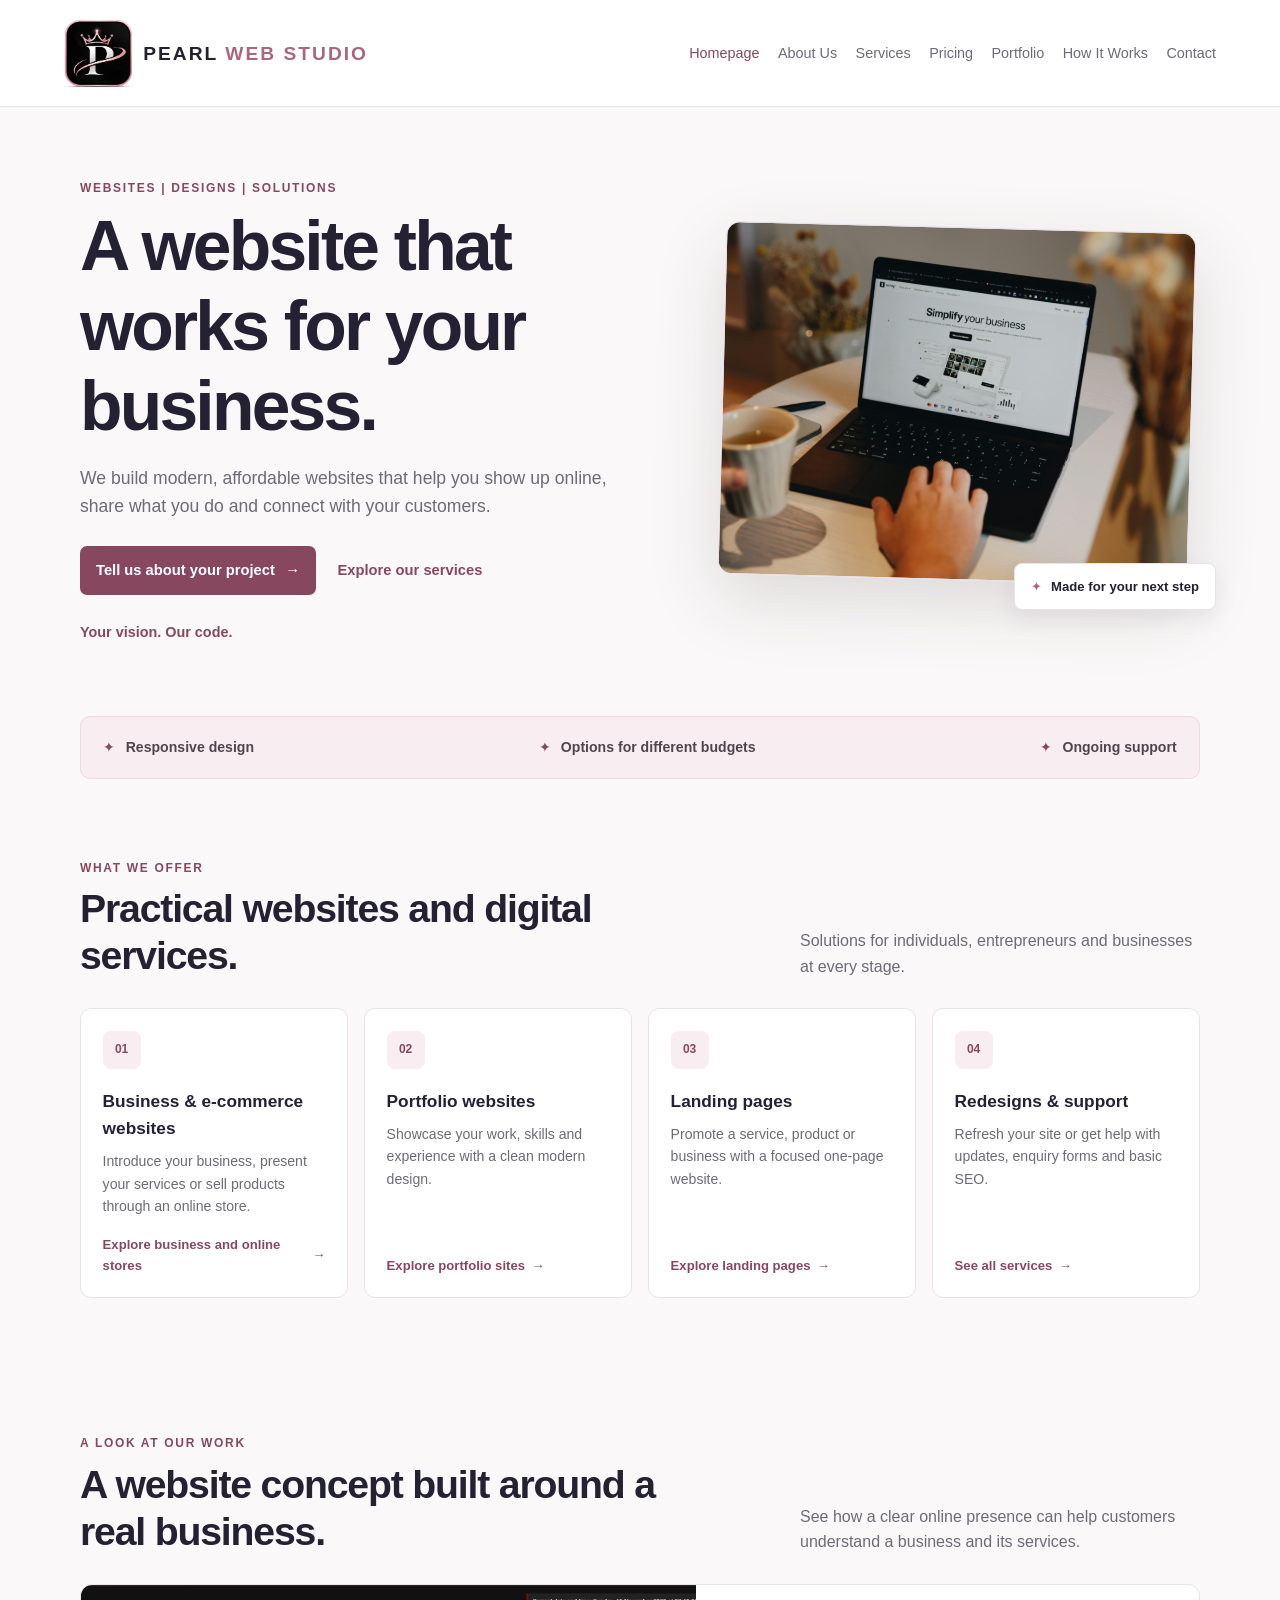
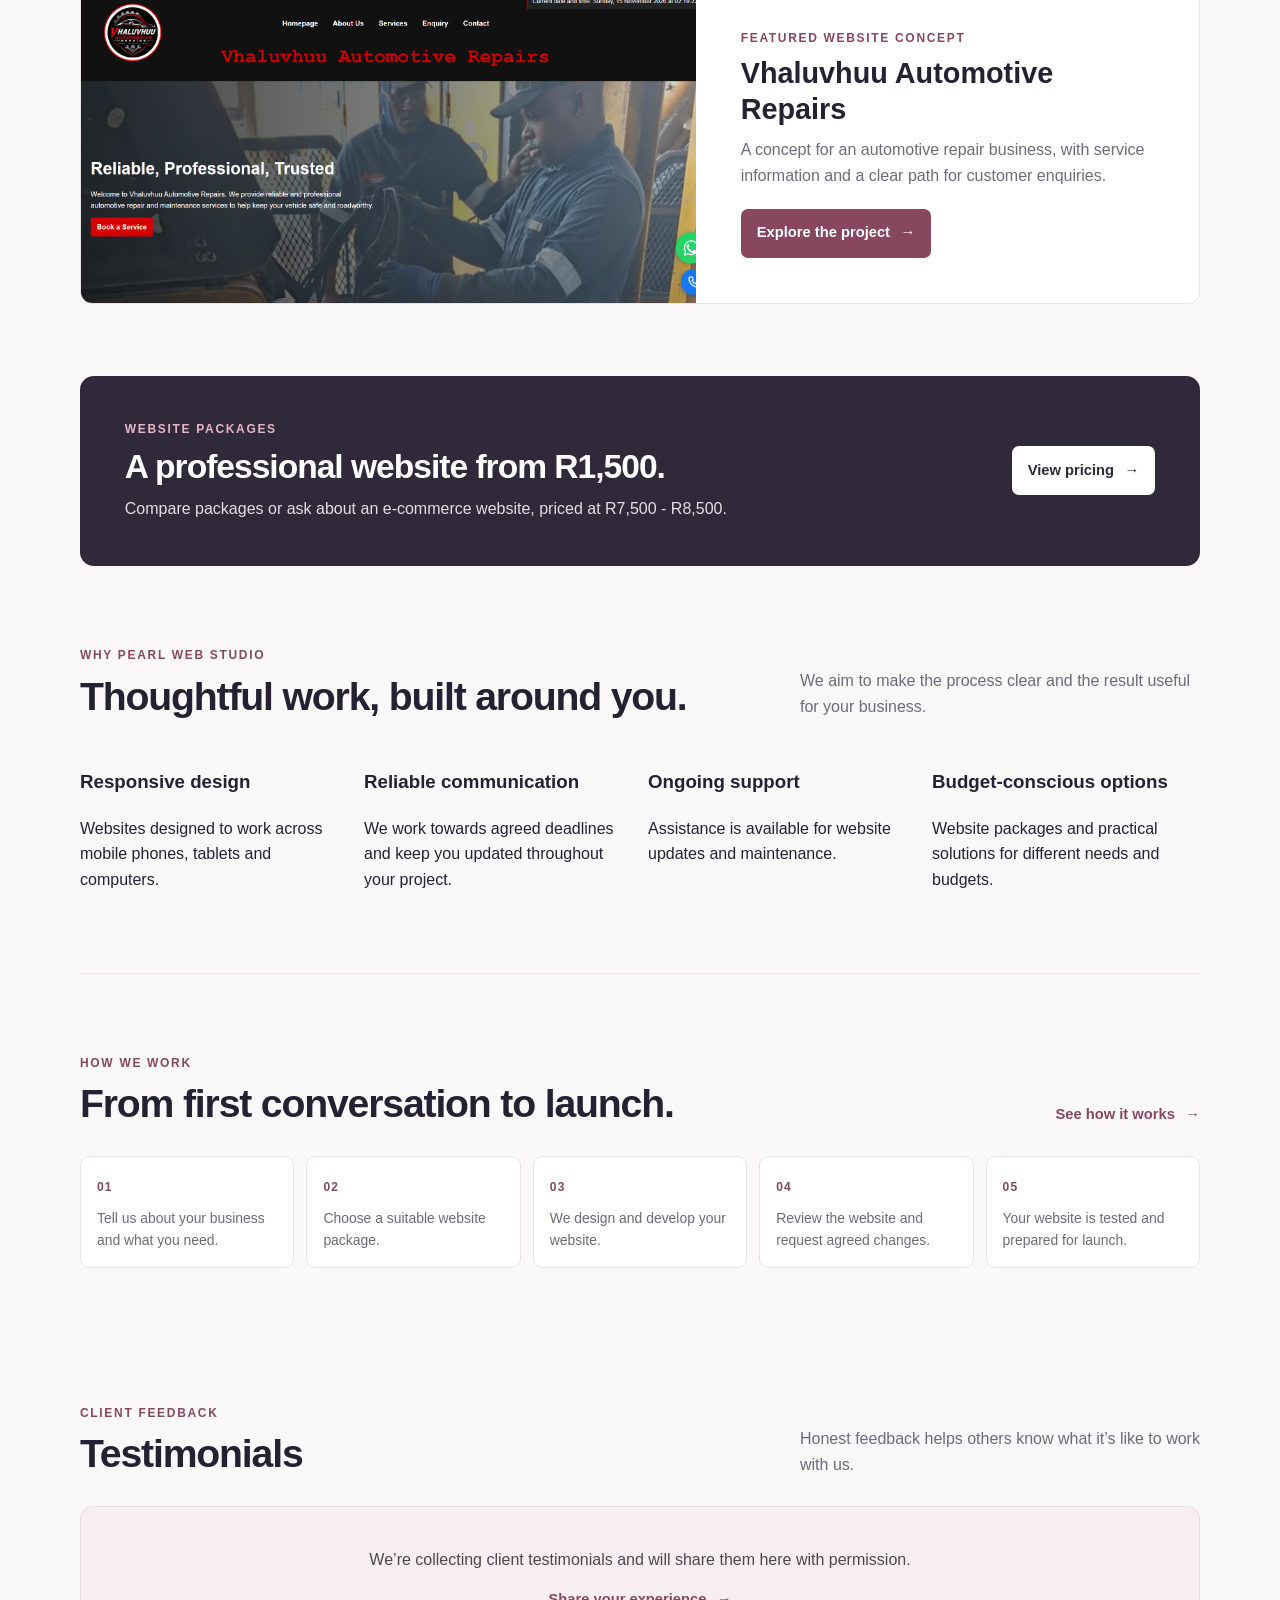
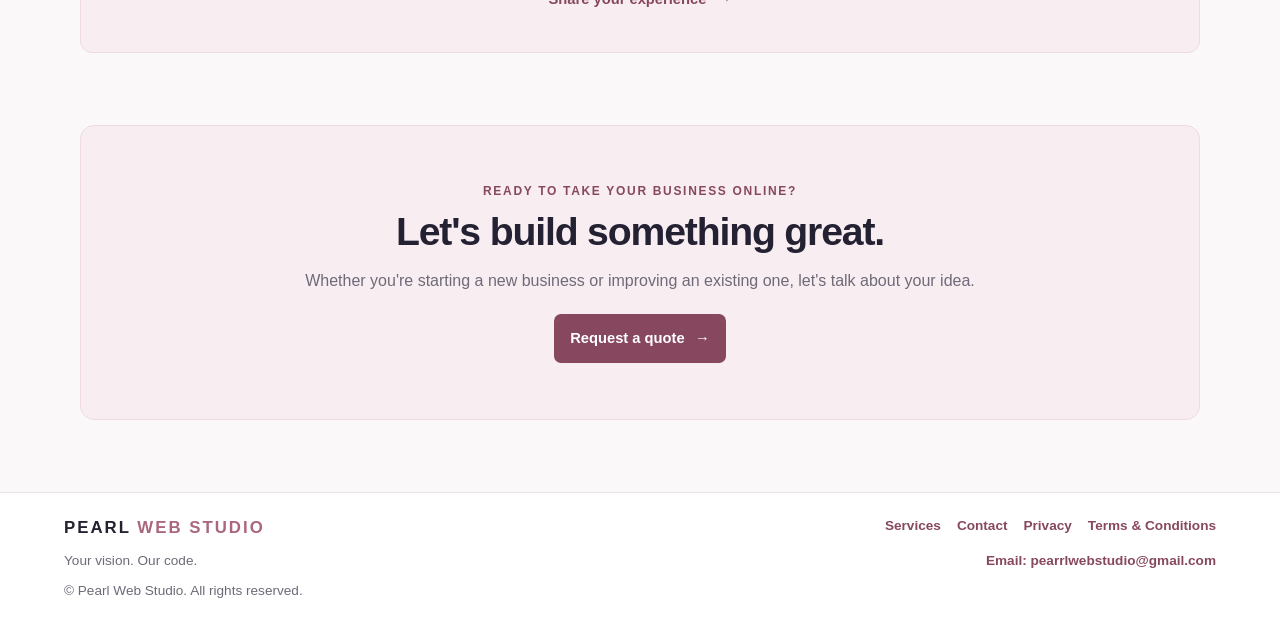
==== commit 17869594: "commi changes" ====
--- a/index.html
+++ b/index.html
@@ -5,8 +5,10 @@
     <meta name="viewport" content="width=device-width, initial-scale=1.0">
     <meta name="description" content="Pearl Web Studio creates affordable, professional websites for small businesses, entrepreneurs and individuals.">
     <title>Pearl Web Studio | Websites, Designs &amp; Solutions</title>
-    <link rel="icon" href="images/Pearl%20Web%20Studio%20Logo%20Suite.png" type="image/png">
+    <link rel="icon" href="images/Pearl%20Web%20Studio%20Logo%20Suite.png" type="image/png" sizes="378x378">
+    <link rel="shortcut icon" href="images/Pearl%20Web%20Studio%20Logo%20Suite.png" type="image/png">
     <link rel="stylesheet" href="css/style.css">
+    <script src="JavaScript/main.js" defer></script>
 </head>
 <body>
     <header class="site-header">
@@ -14,7 +16,11 @@
             <img src="images/Pearl%20Web%20Studio%20Logo%20Suite.png" alt="">
             <span class="brand-wordmark">PEARL <span>WEB STUDIO</span></span>
         </a>
-        <nav aria-label="Main navigation">
+        <button class="mobile-nav-toggle" type="button" aria-expanded="false" aria-controls="main-navigation">
+            <span class="mobile-menu-icon" aria-hidden="true"><span></span><span></span><span></span></span>
+            <span>Menu</span>
+        </button>
+        <nav id="main-navigation" aria-label="Main navigation">
             <a class="current" href="index.html" aria-current="page">Homepage</a>
             <a href="about.html">About Us</a>
             <a href="services.html">Services</a>
@@ -198,15 +204,15 @@
 
     <footer class="site-footer">
         <a class="brand" href="index.html">PEARL <span>WEB STUDIO</span></a>
-        <p>Your vision. Our code.</p>
+        <p class="footer-tagline">Your vision. Our code.</p>
         <nav class="footer-links" aria-label="Footer navigation">
             <a href="services.html">Services</a>
             <a href="contact.html">Contact</a>
-            <a href="mailto:pearrlwebstudio@gmail.com">Email: pearrlwebstudio@gmail.com</a>
             <a href="privacy.html">Privacy</a>
             <a href="terms.html">Terms &amp; Conditions</a>
         </nav>
-        <p>&copy; Pearl Web Studio. All rights reserved.</p>
+        <p class="footer-email"><a href="mailto:pearrlwebstudio@gmail.com">Email: pearrlwebstudio@gmail.com</a></p>
+        <p class="footer-copyright">&copy; Pearl Web Studio. All rights reserved.</p>
     </footer>
 </body>
 </html>
--- a/css/style.css
+++ b/css/style.css
@@ -88,6 +88,24 @@
 .site-header nav a:hover,
 .site-header nav a.current {
     color: var(--accent-dark);
+}
+
+.mobile-nav-toggle {
+    display: none;
+}
+
+.mobile-menu-icon {
+    display: flex;
+    flex-direction: column;
+    gap: 4px;
+}
+
+.mobile-menu-icon span {
+    display: block;
+    width: 22px;
+    height: 2px;
+    background: currentColor;
+    border-radius: 2px;
 }
 
 .site-header nav .nav-faq-dropdown {
@@ -367,6 +385,7 @@
 }
 
 .submit-button:focus-visible,
+.mobile-nav-toggle:focus-visible,
 a:focus-visible {
     outline: 3px solid #d29bae;
     outline-offset: 3px;
@@ -477,29 +496,56 @@
 }
 
 .site-footer {
-    display: flex;
-    flex-wrap: wrap;
-    align-items: center;
-    justify-content: space-between;
+    display: grid;
+    grid-template-columns: minmax(0, 1fr) auto;
+    grid-template-areas:
+        "brand nav"
+        "tagline email"
+        "copyright copyright";
+    align-items: start;
     gap: .5rem 1.5rem;
     padding: 1.4rem max(5vw, calc((100% - 1200px) / 2));
     background: var(--paper);
     border-top: 1px solid var(--border);
 }
 
+.site-footer .brand {
+    grid-area: brand;
+}
+
 .site-footer p {
     margin: 0;
     color: var(--muted);
     font-size: .85rem;
 }
 
+.footer-tagline {
+    grid-area: tagline;
+}
+
+.footer-copyright {
+    grid-area: copyright;
+}
+
 .footer-links {
     display: flex;
+    flex-direction: row;
     flex-wrap: wrap;
+    grid-area: nav;
+    justify-self: end;
+    justify-content: flex-end;
     gap: .5rem 1rem;
+    text-align: right;
+}
+
+.footer-email {
+    grid-area: email;
+    justify-self: end;
+    text-align: right;
 }
 
 .footer-links a,
+.footer-email a,
 .form-note a {
     color: var(--accent-dark);
     font-size: .85rem;
@@ -508,6 +554,7 @@
 }
 
 .footer-links a:hover,
+.footer-email a:hover,
 .form-note a:hover {
     text-decoration: underline;
 }
@@ -561,6 +608,37 @@
 }
 
 @media (max-width: 560px) {
+    .site-header .mobile-nav-toggle {
+        display: inline-flex;
+        align-items: center;
+        align-self: flex-start;
+        gap: .65rem;
+        padding: .25rem 0;
+        color: var(--ink);
+        background: transparent;
+        border: 0;
+        cursor: pointer;
+        font: inherit;
+        font-weight: 650;
+    }
+
+    .site-header nav {
+        display: none;
+        width: 100%;
+        flex-direction: column;
+        align-items: flex-start;
+        gap: .3rem;
+        padding-top: .35rem;
+    }
+
+    .site-header nav.is-open {
+        display: flex;
+    }
+
+    .site-header nav a {
+        padding: .2rem 0;
+    }
+
     .intro {
         padding-top: 3rem;
     }
@@ -575,8 +653,19 @@
     }
 
     .site-footer {
-        align-items: flex-start;
-        flex-direction: column;
+        grid-template-columns: minmax(0, 1fr);
+        grid-template-areas:
+            "brand"
+            "nav"
+            "email"
+            "tagline"
+            "copyright";
+    }
+
+    .footer-links,
+    .footer-email {
+        justify-self: start;
+        text-align: left;
     }
 }
 
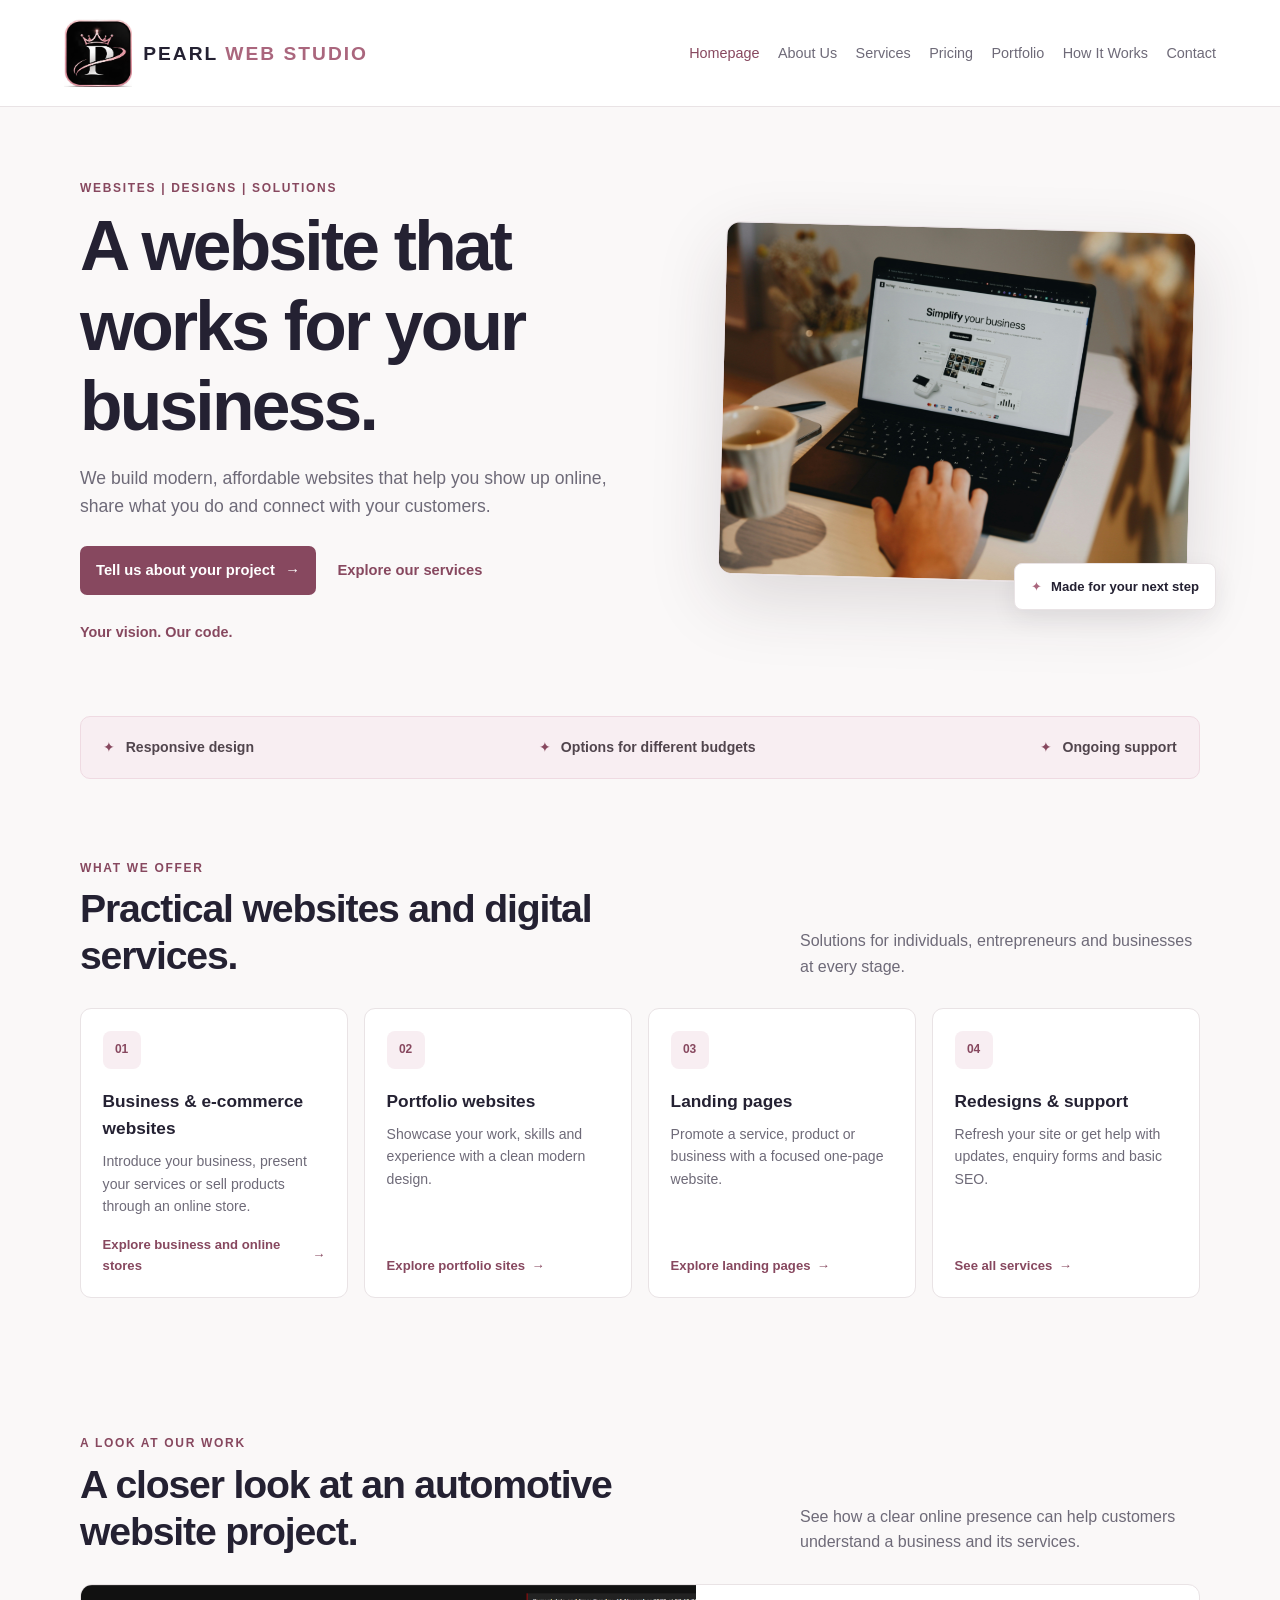
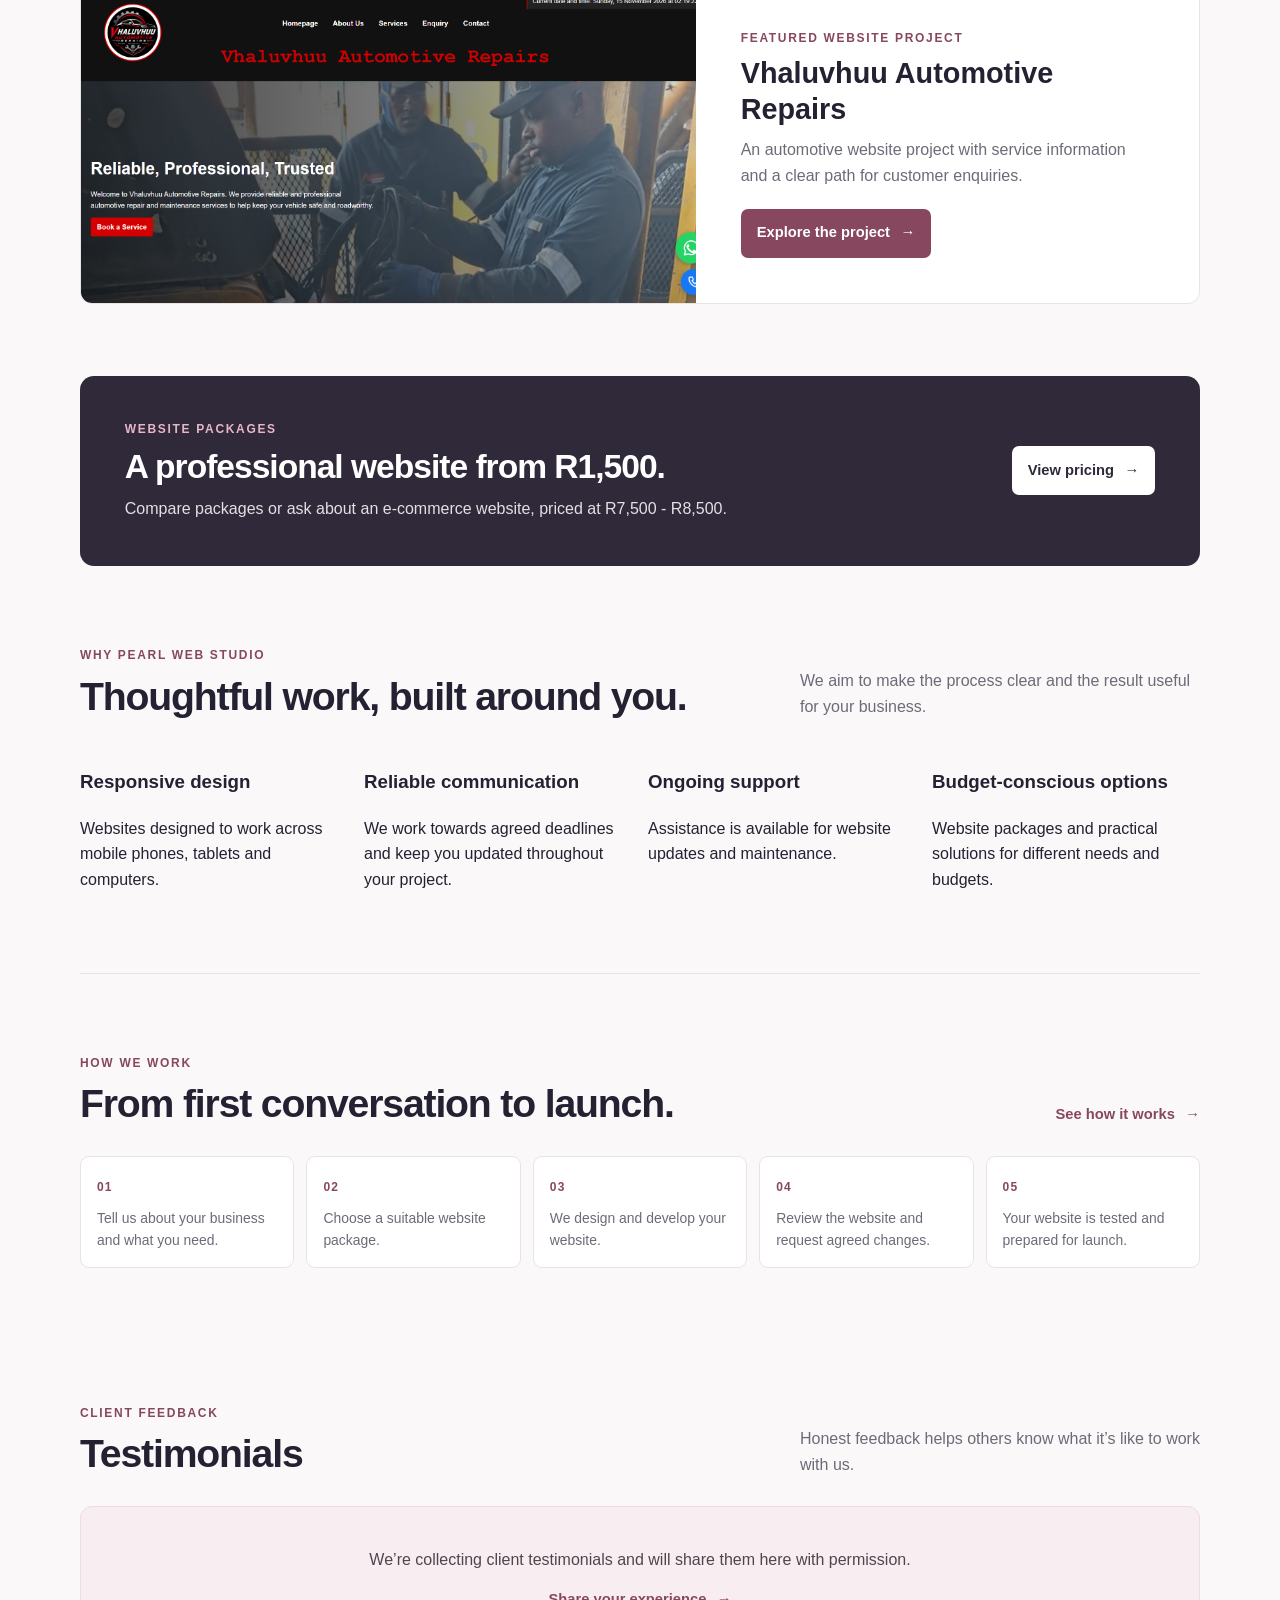
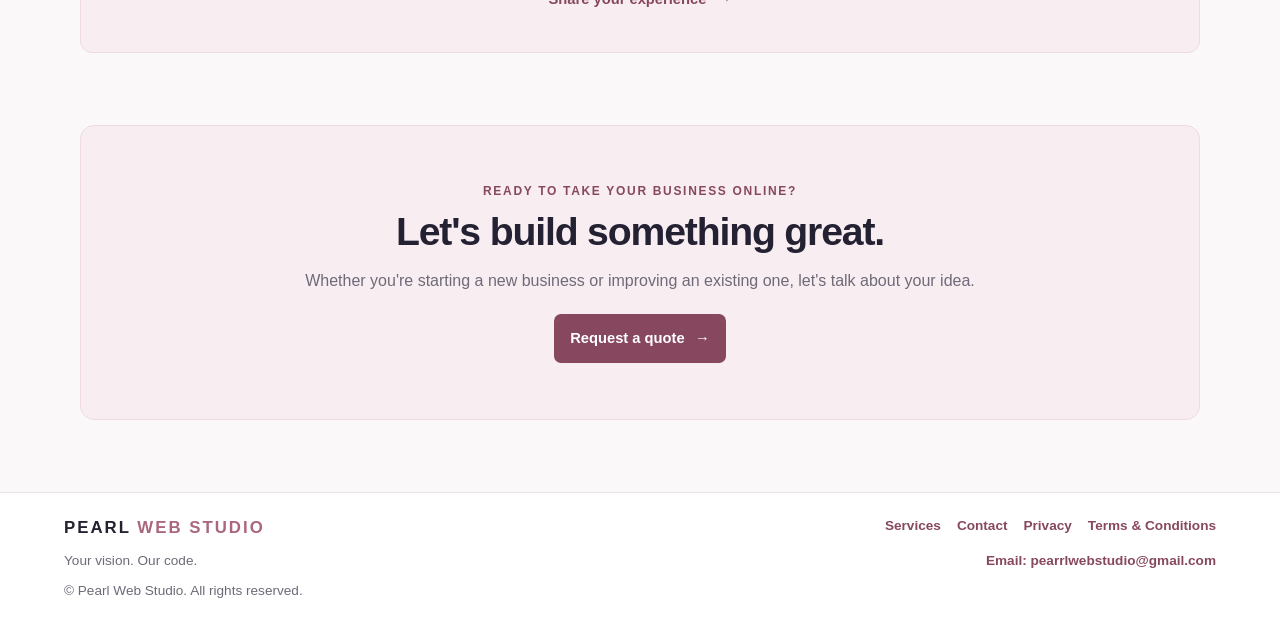
==== commit 27c492b9: "Add sitemap and search metadata Co-authored-by: Copilot <223556219+Copilot@users.noreply.github.com>" ====
--- a/index.html
+++ b/index.html
@@ -5,6 +5,14 @@
     <meta name="viewport" content="width=device-width, initial-scale=1.0">
     <meta name="description" content="Pearl Web Studio creates affordable, professional websites for small businesses, entrepreneurs and individuals.">
     <title>Pearl Web Studio | Websites, Designs &amp; Solutions</title>
+    <link rel="canonical" href="https://pearl0520.github.io/Pearl-Web-Studio/">
+    <meta property="og:type" content="website">
+    <meta property="og:title" content="Pearl Web Studio | Websites, Designs &amp; Solutions">
+    <meta property="og:description" content="Pearl Web Studio creates affordable, professional websites for small businesses, entrepreneurs and individuals.">
+    <meta property="og:url" content="https://pearl0520.github.io/Pearl-Web-Studio/">
+    <meta property="og:image" content="https://pearl0520.github.io/Pearl-Web-Studio/images/Pearl%20Web%20Studio%20Logo%20Suite.png">
+    <meta property="og:image:alt" content="Pearl Web Studio logo">
+    <meta name="twitter:card" content="summary">
     <link rel="icon" href="images/Pearl%20Web%20Studio%20Logo%20Suite.png" type="image/png" sizes="378x378">
     <link rel="shortcut icon" href="images/Pearl%20Web%20Studio%20Logo%20Suite.png" type="image/png">
     <link rel="stylesheet" href="css/style.css">
@@ -106,7 +114,7 @@
             <div class="home-section-heading">
                 <div>
                     <p class="eyebrow">A LOOK AT OUR WORK</p>
-                    <h2 id="featured-work-title">A website concept built around a real business.</h2>
+                    <h2 id="featured-work-title">A closer look at an automotive website project.</h2>
                 </div>
                 <p>See how a clear online presence can help customers understand a business and its services.</p>
             </div>
@@ -114,13 +122,13 @@
                 <img
                     class="featured-work-image"
                     src="images/project%201.png"
-                    alt="Screenshot of the Vhaluvhuu Automotive Repairs website concept"
+                    alt="Screenshot of the Vhaluvhuu Automotive Repairs website"
                     loading="lazy"
                 >
                 <div class="featured-work-copy">
-                    <p class="eyebrow">FEATURED WEBSITE CONCEPT</p>
+                    <p class="eyebrow">FEATURED WEBSITE PROJECT</p>
                     <h3>Vhaluvhuu Automotive Repairs</h3>
-                    <p>A concept for an automotive repair business, with service information and a clear path for customer enquiries.</p>
+                    <p>An automotive website project with service information and a clear path for customer enquiries.</p>
                     <a class="button-primary" href="portfolio.html">Explore the project <span aria-hidden="true">→</span></a>
                 </div>
             </article>
